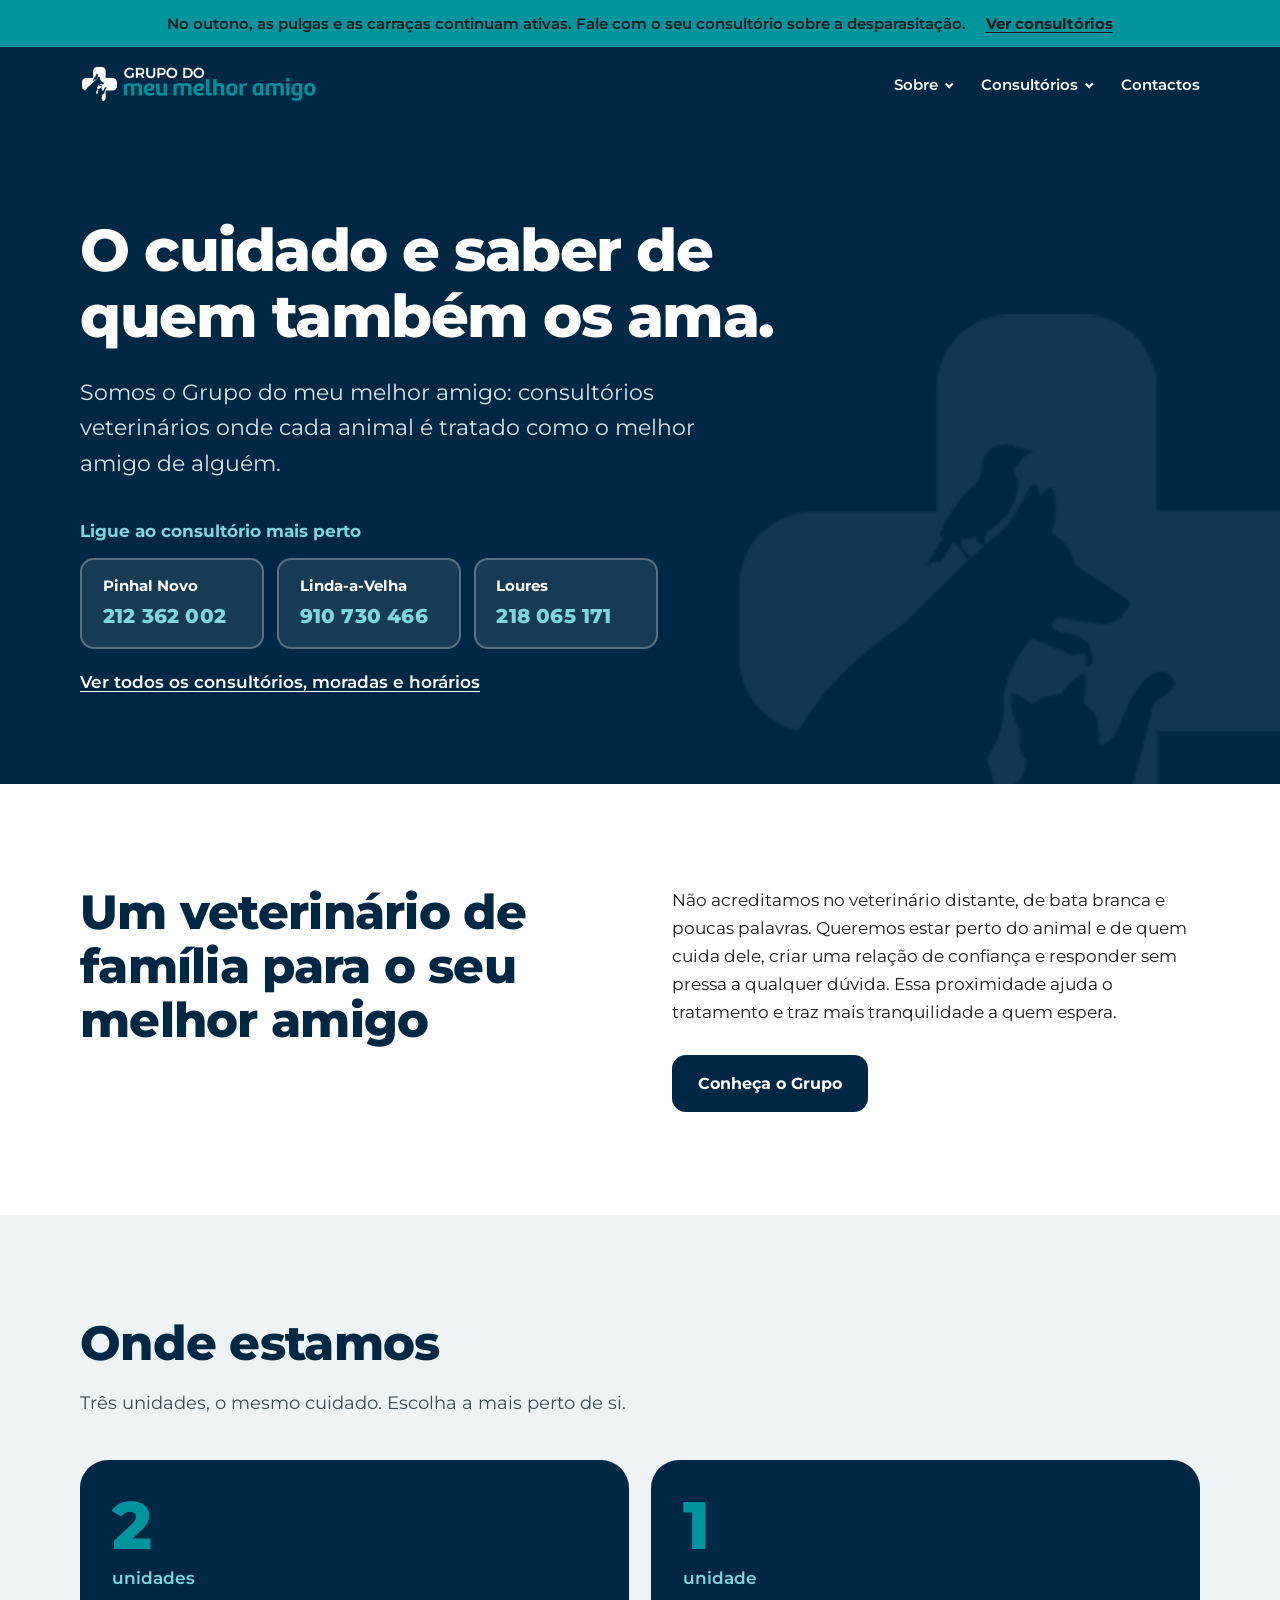
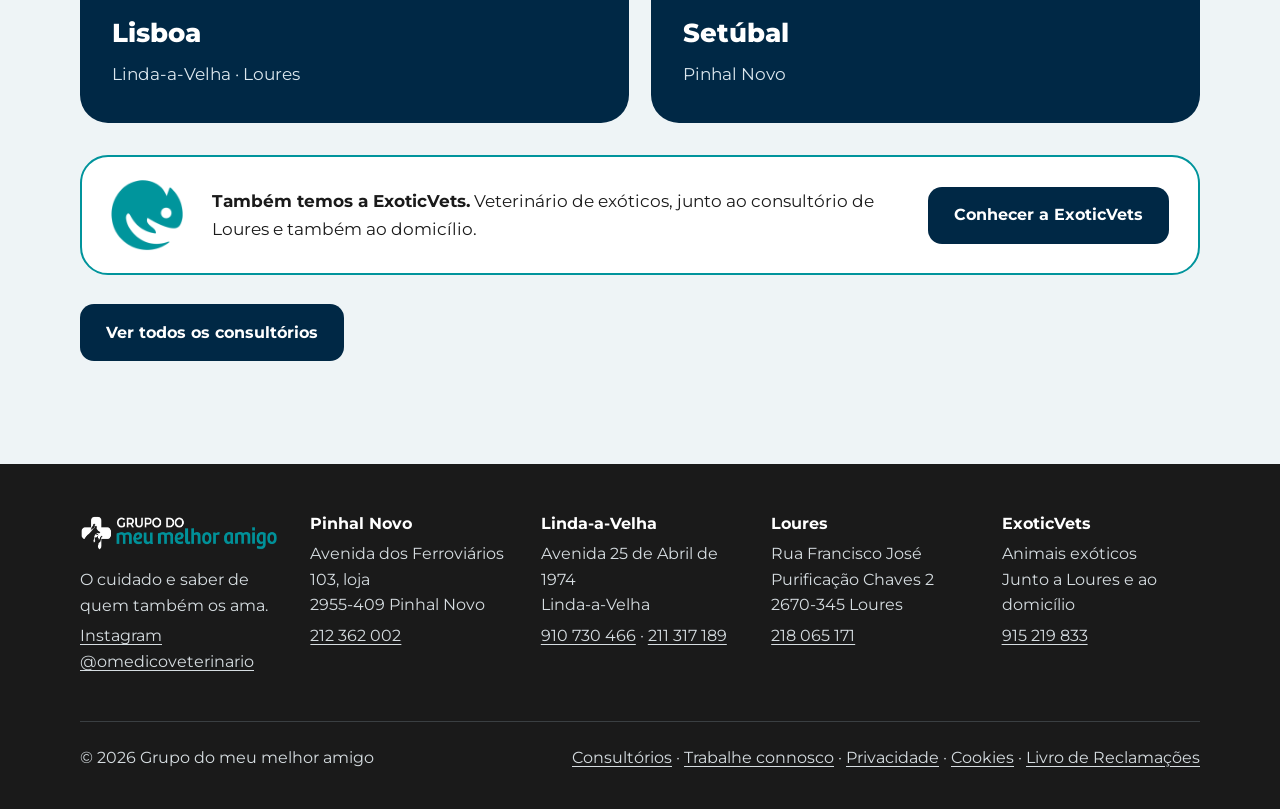
==== index.html @ 1eec1020 "Add files via upload" ====
<!DOCTYPE html>
<html lang="pt-PT">
<head>
<meta charset="utf-8">
<meta name="viewport" content="width=device-width, initial-scale=1">
<title>Grupo do meu melhor amigo | Consultórios veterinários em Pinhal Novo, Linda-a-Velha e Loures</title>
<meta name="description" content="Grupo de consultórios veterinários com unidades em Pinhal Novo, Linda-a-Velha e Loures. O cuidado e saber de quem também os ama.">
<meta name="theme-color" content="#002845">
<link rel="icon" type="image/png" sizes="32x32" href="favicon-32.png">
<link rel="icon" type="image/png" sizes="64x64" href="favicon-64.png">
<link rel="apple-touch-icon" href="apple-touch-icon.png">
<meta property="og:type" content="website">
<meta property="og:locale" content="pt_PT">
<meta property="og:title" content="Grupo do meu melhor amigo">
<meta property="og:description" content="Consultórios veterinários em Pinhal Novo, Linda-a-Velha e Loures. O cuidado e saber de quem também os ama.">
<meta property="og:image" content="https://domeumelhoramigo.com/og.png">
<link rel="preload" href="montserrat-latin-wght-normal.woff2" as="font" type="font/woff2" crossorigin>
<link rel="stylesheet" href="style.css">
<script type="application/ld+json">
{
  "@context": "https://schema.org",
  "@graph": [
    {
      "@type": "Organization",
      "@id": "https://domeumelhoramigo.com/#grupo",
      "name": "Grupo do meu melhor amigo",
      "url": "https://domeumelhoramigo.com/",
      "logo": "https://domeumelhoramigo.com/logo-claro.png",
      "sameAs": ["https://www.instagram.com/omedicoveterinario/"]
    },
    {
      "@type": "VeterinaryCare",
      "name": "O Médico Veterinário do Meu Melhor Amigo - Pinhal Novo",
      "parentOrganization": { "@id": "https://domeumelhoramigo.com/#grupo" },
      "url": "https://domeumelhoramigo.com/pinhal-novo.html",
      "telephone": "+351212362002",
      "address": {
        "@type": "PostalAddress",
        "streetAddress": "Avenida dos Ferroviários 103, loja",
        "postalCode": "2955-409",
        "addressLocality": "Pinhal Novo",
        "addressCountry": "PT"
      },
      "sameAs": ["https://www.facebook.com/omedicoveterinariodomeumelhoramigopinhalnovo/"]
    },
    {
      "@type": "VeterinaryCare",
      "name": "Centro Veterinário Linda-a-Velha",
      "parentOrganization": { "@id": "https://domeumelhoramigo.com/#grupo" },
      "url": "https://centroveterinariolindaavelha.pt",
      "telephone": "+351910730466",
      "address": {
        "@type": "PostalAddress",
        "streetAddress": "Avenida 25 de Abril de 1974",
        "addressLocality": "Linda-a-Velha",
        "addressCountry": "PT"
      }
    },
    {
      "@type": "VeterinaryCare",
      "name": "Consultório Veterinário de Loures",
      "parentOrganization": { "@id": "https://domeumelhoramigo.com/#grupo" },
      "telephone": "+351218065171",
      "address": {
        "@type": "PostalAddress",
        "streetAddress": "Rua Francisco José Purificação Chaves 2",
        "postalCode": "2670-345",
        "addressLocality": "Loures",
        "addressCountry": "PT"
      }
    }
  ]
}
</script>
</head>
<body>
<a class="skip" href="#conteudo">Saltar para o conteúdo</a>
<!-- FAIXA DE CAMPANHA: texto de exemplo. Para mudar, editar a frase; para tirar, apagar este bloco todo. -->
<div class="campaign" role="region" aria-label="Aviso">
  <div class="wrap">
    <p>No outono, as pulgas e as carraças continuam ativas. Fale com o seu consultório sobre a desparasitação.</p>
    <a href="consultorios.html">Ver consultórios</a>
  </div>
</div>

<header class="site-header on-navy">
  <div class="wrap">
    <a class="brand" href="index.html" aria-label="Grupo do meu melhor amigo, página inicial">
      <img src="logo-escuro.png" alt="Grupo do meu melhor amigo" width="236" height="38">
    </a>
    <button class="menu-toggle" type="button" aria-expanded="false" aria-controls="menu">Menu</button>
    <nav class="nav" id="menu" aria-label="Principal">
      <ul class="menu">
        <li class="has-sub">
          <a href="sobre.html">Sobre</a>
          <ul class="submenu">
            <li><a href="sobre.html#quem-somos">Quem somos</a></li>
            <li><a href="sobre.html#missao">Missão e valores</a></li>
            <li><a href="sobre.html#trabalhe-connosco">Trabalhe connosco</a></li>
          </ul>
        </li>
        <li class="has-sub">
          <a href="consultorios.html">Consultórios</a>
          <ul class="submenu">
            <li><a href="consultorios.html">Todos os consultórios</a></li>
            <li><a href="pinhal-novo.html">Pinhal Novo</a></li><li><a href="https://centroveterinariolindaavelha.pt" target="_blank" rel="noopener"><span class="nb">Linda-a-Velha</span></a></li><li><a href="loures.html">Loures</a></li><li><a href="exoticvets.html">ExoticVets (exóticos)</a></li>
          </ul>
        </li>
        <li><a href="#contactos">Contactos</a></li>
      </ul>
    </nav>
  </div>
</header>

<main id="conteudo">

  <section class="hero on-navy">
    <div class="wrap hero-inner">
      <h1>O cuidado e saber de quem também os ama.</h1>
      <p class="lead">Somos o Grupo do meu melhor amigo: consultórios veterinários onde cada animal é tratado como o melhor amigo de alguém.</p>
      <p class="quick-label">Ligue ao consultório mais perto</p>
      <div class="quick-row">
        <a class="quick" href="tel:+351212362002">
          <span class="quick-n">Pinhal Novo</span>
          <span class="quick-t">212 362 002</span>
        </a>
        <a class="quick" href="tel:+351910730466">
          <span class="quick-n"><span class="nb">Linda-a-Velha</span></span>
          <span class="quick-t">910 730 466</span>
        </a>
        <a class="quick" href="tel:+351218065171">
          <span class="quick-n">Loures</span>
          <span class="quick-t">218 065 171</span>
        </a>
      </div>
      <p class="quick-more"><a href="consultorios.html">Ver todos os consultórios, moradas e horários</a></p>
    </div>
  </section>

  <section class="section on-light" id="quem-somos">
    <div class="wrap intro">
      <h2>Um veterinário de família para o seu melhor amigo</h2>
      <div>
        <p>Não acreditamos no veterinário distante, de bata branca e poucas palavras. Queremos estar perto do animal e de quem cuida dele, criar uma relação de confiança e responder sem pressa a qualquer dúvida. Essa proximidade ajuda o tratamento e traz mais tranquilidade a quem espera.</p>
        <div class="btn-row"><a class="btn btn-navy" href="sobre.html">Conheça o Grupo</a></div>
      </div>
    </div>
  </section>

  <section class="section tint on-light" id="consultorios">
    <div class="wrap">
      <h2>Onde estamos</h2>
      <p class="clinics-intro">Três unidades, o mesmo cuidado. Escolha a mais perto de si.</p>
      <div class="tiles">
        <a class="tile" href="consultorios.html?regiao=lisboa">
          <span class="tile-n">2</span>
          <span class="tile-l">unidades</span>
          <span class="tile-r">Lisboa</span>
          <span class="tile-u"><span class="nb">Linda-a-Velha</span> · Loures</span>
        </a>
        <a class="tile" href="consultorios.html?regiao=setubal">
          <span class="tile-n">1</span>
          <span class="tile-l">unidade</span>
          <span class="tile-r">Setúbal</span>
          <span class="tile-u">Pinhal Novo</span>
        </a>
      </div>
      <div class="special">
        <img src="exoticvets-logo.png" alt="Logótipo da ExoticVets" width="72" height="71">
        <p><strong>Também temos a ExoticVets.</strong> Veterinário de exóticos, junto ao consultório de Loures e também ao domicílio.</p>
        <a class="btn btn-navy" href="exoticvets.html">Conhecer a ExoticVets</a>
      </div>
      <div class="btn-row"><a class="btn btn-navy" href="consultorios.html">Ver todos os consultórios</a></div>
    </div>
  </section>

</main>

<footer class="site-footer on-navy" id="contactos">
  <div class="wrap">
    <div class="foot">
      <div>
        <img src="logo-escuro.png" alt="Grupo do meu melhor amigo" width="236" height="38">
        <p>O cuidado e saber de quem também os ama.</p>
        <p><a href="https://www.instagram.com/omedicoveterinario/" target="_blank" rel="noopener">Instagram @omedicoveterinario</a></p>
      </div>
      <div>
        <h3>Pinhal Novo</h3>
        <p>Avenida dos Ferroviários 103, loja<br>2955-409 Pinhal Novo</p>
        <p><a href="tel:+351212362002">212 362 002</a></p>
      </div>
      <div>
        <h3><span class="nb">Linda-a-Velha</span></h3>
        <p>Avenida 25 de Abril de 1974<br>Linda-a-Velha</p>
        <p><a href="tel:+351910730466">910 730 466</a> · <a href="tel:+351211317189">211 317 189</a></p>
      </div>
      <div>
        <h3>Loures</h3>
        <p>Rua Francisco José Purificação Chaves&nbsp;2<br>2670-345 Loures</p>
        <p><a href="tel:+351218065171">218 065 171</a></p>
      </div>
      <div>
        <h3>ExoticVets</h3>
        <p>Animais exóticos<br>Junto a Loures e ao domicílio</p>
        <p><a href="tel:+351915219833">915 219 833</a></p>
      </div>
    </div>
    <div class="legal">
      <p>© <span id="ano">2026</span> Grupo do meu melhor amigo</p>
      <p><a href="consultorios.html">Consultórios</a> · <a href="sobre.html#trabalhe-connosco">Trabalhe connosco</a> · <a href="privacidade.html">Privacidade</a> · <a href="cookies.html">Cookies</a><span id="cookies-set" hidden> · <button class="link-btn on-dark" type="button" id="abrir-cookies">Definições de cookies</button></span> · <a href="https://www.livroreclamacoes.pt" target="_blank" rel="noopener">Livro de Reclamações</a></p>
    </div>
  </div>
</footer>

<script src="consentimento.js" defer></script>
<script>
  document.getElementById("ano").textContent = new Date().getFullYear();
  (function () {
    var btn = document.querySelector(".menu-toggle"), nav = document.getElementById("menu");
    if (!btn || !nav) return;
    btn.addEventListener("click", function () {
      var open = nav.classList.toggle("open");
      btn.setAttribute("aria-expanded", open ? "true" : "false");
    });
    nav.addEventListener("click", function (e) {
      if (e.target.tagName === "A" && nav.classList.contains("open")) {
        nav.classList.remove("open"); btn.setAttribute("aria-expanded", "false");
      }
    });
  })();
</script>
</body>
</html>
---- style.css ----
/* Grupo do meu melhor amigo — site institucional
   Identidade: manual de marca (Sintonia Digital). Cores e tipografia do manual. */

/* Montserrat (fonte do manual de marca), alojada no próprio site. Licença SIL OFL em Montserrat-LICENCA-OFL.txt */
@font-face {
  font-family: "Montserrat";
  font-style: normal;
  font-weight: 100 900;
  font-display: swap;
  src: url("montserrat-latin-wght-normal.woff2") format("woff2");
}

:root {
  --navy: #002845;
  --teal: #00949c;
  --teal-deep: #00767d;   /* teal escurecido só para texto pequeno sobre fundo claro (contraste) */
  --ink: #1a1a1a;
  --white: #ffffff;
  --mist: #eef4f6;
  --line: #d3dfe4;
  --radius-lg: 28px;
  --radius-md: 14px;
  --wrap: 1120px;
  --font: "Montserrat", system-ui, -apple-system, "Segoe UI", Roboto, Arial, sans-serif;
}

*, *::before, *::after { box-sizing: border-box; }
html { scroll-behavior: smooth; -webkit-text-size-adjust: 100%; }
body {
  margin: 0;
  font-family: var(--font);
  font-size: 1.0625rem;
  line-height: 1.65;
  color: var(--ink);
  background: var(--white);
}
img { max-width: 100%; height: auto; display: block; }
a { color: inherit; }
h1, h2, h3 { line-height: 1.12; margin: 0; letter-spacing: -0.015em; }
p { margin: 0 0 1em; max-width: 62ch; }

:focus-visible { outline: 3px solid var(--teal); outline-offset: 3px; border-radius: 4px; }
.on-navy :focus-visible { outline-color: var(--white); }

.wrap { width: min(var(--wrap), 100% - 2.5rem); margin-inline: auto; }

.skip {
  position: absolute; left: -999px; top: 0.5rem;
  background: var(--white); color: var(--navy); padding: 0.6rem 1rem; border-radius: var(--radius-md); z-index: 20;
}
.skip:focus { left: 0.75rem; }

/* ---------- Cabeçalho ---------- */
.site-header { background: var(--navy); color: var(--white); position: relative; z-index: 5; }
.site-header .wrap {
  display: flex; align-items: center; justify-content: space-between;
  gap: 1rem 2rem; flex-wrap: wrap; padding-block: 1.1rem;
}
.brand img { height: 38px; width: auto; }
.nav { display: flex; gap: 0.25rem 1.6rem; flex-wrap: wrap; }
.nav a {
  text-decoration: none; font-weight: 600; font-size: 0.95rem;
  padding: 0.45rem 0; border-bottom: 2px solid transparent;
}
.nav a:hover { border-bottom-color: var(--teal); }
.nav a[aria-current="page"] { border-bottom-color: var(--teal); }

/* ---------- Botões ---------- */
.btn {
  display: inline-block; text-decoration: none; font-weight: 700; font-size: 0.98rem;
  padding: 0.85rem 1.5rem; border-radius: var(--radius-md);
  border: 2px solid transparent; transition: background-color .15s, color .15s, border-color .15s;
  cursor: pointer;
}
.btn-teal { background: var(--teal); color: var(--white); }
.btn-teal:hover { background: #00a7b0; }
.btn-line { border-color: currentColor; }
.btn-line:hover { background: rgba(255,255,255,.1); }
.on-light .btn-line:hover { background: var(--mist); }
.btn-navy { background: var(--navy); color: var(--white); }
.btn-navy:hover { background: #003a63; }
.btn-row { display: flex; flex-wrap: wrap; gap: 0.8rem; margin-top: 1.8rem; }

/* ---------- Hero ---------- */
.hero { background: var(--navy); color: var(--white); position: relative; overflow: hidden; }
.hero::after {
  content: ""; position: absolute; right: -6%; bottom: -22%;
  width: min(62vw, 620px); aspect-ratio: 1;
  background: url("simbolo-branco.png") center / contain no-repeat;
  opacity: 0.07; pointer-events: none;
}
.hero-inner { position: relative; z-index: 1; padding-block: clamp(3.2rem, 8vw, 6rem) clamp(3.2rem, 7.5vw, 5.5rem); }
.hero h1 {
  font-size: clamp(2.1rem, 5vw, 3.7rem); font-weight: 800; max-width: 20ch; letter-spacing: -0.025em;
}
.hero-page h1 { font-size: clamp(2.1rem, 5.2vw, 3.7rem); max-width: 21ch; }
.hero .lead { font-size: clamp(1.1rem, 2.2vw, 1.35rem); margin-top: 1.6rem; max-width: 46ch; color: #dbe7ee; }
.hero .btn-row { margin-top: 2.4rem; }
@media (prefers-reduced-motion: no-preference) {
  .hero-inner > * { animation: rise .7s cubic-bezier(.2,.7,.2,1) both; }
  .hero-inner > *:nth-child(2) { animation-delay: .12s; }
  .hero-inner > *:nth-child(3) { animation-delay: .24s; }
  @keyframes rise { from { opacity: 0; transform: translateY(18px); } to { opacity: 1; transform: none; } }
}

/* ---------- Secções ---------- */
.section { padding-block: clamp(3.5rem, 8vw, 6.5rem); }
.section h2 { font-size: clamp(1.9rem, 4.2vw, 3rem); font-weight: 800; max-width: 20ch; color: var(--navy); }
.tint { background: var(--mist); }

.about { display: grid; gap: 3rem 5rem; grid-template-columns: 1fr; align-items: start; }
.about .text { margin-top: 1.6rem; }
@media (min-width: 900px) { .about { grid-template-columns: 1.15fr 0.85fr; } }

.pillars { list-style: none; margin: 0; padding: 0; border-top: 2px solid var(--navy); }
.pillars li { padding: 1.5rem 0; border-bottom: 1px solid var(--line); }
.pillars h3 { font-size: 1.25rem; font-weight: 700; color: var(--navy); margin-bottom: 0.35rem; }
.pillars p { margin: 0; color: #3a4a54; }

/* ---------- Clínicas ---------- */
.clinics-intro { margin-top: 1.1rem; font-size: 1.15rem; color: #3a4a54; }
.clinics { display: grid; gap: 1.6rem; margin-top: 3rem; }
.clinic {
  border-radius: var(--radius-lg); padding: clamp(1.8rem, 4vw, 3rem);
  display: grid; gap: 2rem 3rem; grid-template-columns: 1fr;
}
@media (min-width: 900px) { .clinic { grid-template-columns: 1fr 1fr; align-items: center; } }
.clinic h3 { font-size: clamp(1.5rem, 3vw, 2.15rem); font-weight: 800; }
.clinic .since { margin: 0.7rem 0 0; font-weight: 600; }
.clinic.primary { background: var(--navy); color: var(--white); }
.clinic.primary .since { color: #7fd6db; }
.clinic.secondary { background: var(--white); border: 2px solid var(--navy); color: var(--ink); }
.clinic.secondary .since { color: var(--teal-deep); }

.facts { margin: 0; display: grid; gap: 1rem; }
.facts div { display: grid; grid-template-columns: 6.2rem 1fr; gap: 0.5rem 1rem; }
.facts dt { font-weight: 700; }
.facts dd { margin: 0; }
.primary .facts dt { color: #7fd6db; }
.secondary .facts dt { color: var(--teal-deep); }
.facts a { text-underline-offset: 3px; }

.todo { background: #fff2a8; color: #5a4a00; padding: 0 0.35em; border-radius: 4px; font-weight: 600; }

/* ---------- Trabalhe connosco ---------- */
.join { display: grid; gap: 1.5rem 4rem; }
@media (min-width: 900px) { .join { grid-template-columns: 1fr 1fr; align-items: center; } }
.join p { margin: 0 0 1em; }
[hidden] { display: none !important; }

/* ---------- Página da clínica ---------- */
.back { display: inline-block; margin-bottom: 1.6rem; font-weight: 600; text-decoration: none; color: #7fd6db; }
.back:hover { text-decoration: underline; }
.rooms { list-style: none; margin: 2.4rem 0 0; padding: 0; display: grid; gap: 1.2rem 3rem; }
@media (min-width: 760px) { .rooms { grid-template-columns: 1fr 1fr; } }
.rooms li { position: relative; padding: 1.1rem 0 1.1rem 3.1rem; border-top: 1px solid var(--line); }
.rooms li::before {
  content: ""; position: absolute; left: 0; top: 1.35rem; width: 1.9rem; height: 1.9rem;
  background:
    linear-gradient(var(--teal), var(--teal)) center / 100% 34% no-repeat,
    linear-gradient(var(--teal), var(--teal)) center / 34% 100% no-repeat;
  border-radius: 5px;
}
.rooms h3 { font-size: 1.15rem; font-weight: 700; color: var(--navy); }
.rooms p { margin: 0.25rem 0 0; color: #3a4a54; }
.find { display: grid; gap: 2rem 4rem; }
@media (min-width: 900px) { .find { grid-template-columns: 1fr 1fr; align-items: start; } }
.find .facts { margin-top: 1.6rem; }
.find .facts dt { color: var(--teal-deep); }

/* ---------- Rodapé ---------- */
.site-footer { background: var(--ink); color: #d6dde1; padding-block: 3.2rem 2.4rem; }
.foot { display: grid; gap: 2.4rem 3rem; }
@media (min-width: 900px) { .foot { grid-template-columns: 1.1fr 1fr 1fr 1fr; } }
.site-footer img { height: 36px; width: auto; margin-bottom: 1rem; }
.site-footer h3 { font-size: 1rem; color: var(--white); margin-bottom: 0.5rem; letter-spacing: 0; }
.site-footer p { margin: 0 0 0.3rem; font-size: 0.98rem; }
.site-footer a { text-underline-offset: 3px; }
.legal { margin-top: 2.6rem; padding-top: 1.4rem; border-top: 1px solid #3a3f42; font-size: 0.9rem; display: flex; flex-wrap: wrap; gap: 0.6rem 2rem; justify-content: space-between; }
.legal p { margin: 0; }

@media print {
  .site-header, .hero::after, .btn-row { display: none; }
}

.nb { white-space: nowrap; }
@media (max-width: 520px) {
  .facts div { grid-template-columns: 1fr; gap: 0.15rem; }
}

.clinics-row { display: grid; gap: 1.6rem; grid-template-columns: 1fr; }
@media (min-width: 900px) {
  .clinics-row { grid-template-columns: 1fr 1fr; }
  .clinics-row .clinic { grid-template-columns: 1fr; align-items: start; }
}

/* ---------- Faixa de campanha ---------- */
.campaign { background: var(--teal); color: var(--ink); }
.campaign .wrap {
  display: flex; flex-wrap: wrap; align-items: center; justify-content: center;
  gap: 0.2rem 1.2rem; padding-block: 0.7rem; text-align: center; font-size: 0.95rem;
}
.campaign p { margin: 0; max-width: none; font-weight: 600; }
.campaign a { font-weight: 700; text-underline-offset: 3px; }
.campaign a:hover { text-decoration-thickness: 2px; }

/* ---------- Menu com abas (submenus) ---------- */
.nav { display: block; }
.menu-toggle {
  display: none; background: transparent; color: var(--white); border: 2px solid currentColor;
  border-radius: var(--radius-md); padding: 0.5rem 1rem; font: inherit; font-weight: 700; cursor: pointer;
}
.menu, .submenu { list-style: none; margin: 0; padding: 0; }
.menu { display: flex; align-items: center; gap: 0.25rem 1.8rem; }
.has-sub { position: relative; }
.has-sub > a::after {
  content: ""; display: inline-block; width: 0.42em; height: 0.42em; margin-left: 0.5em;
  border-right: 2px solid currentColor; border-bottom: 2px solid currentColor;
  transform: translateY(-0.18em) rotate(45deg);
}
.submenu {
  position: absolute; left: -1rem; top: 100%; min-width: 235px; padding: 0.5rem;
  background: var(--white); color: var(--navy); border-radius: var(--radius-md);
  box-shadow: 0 14px 34px rgba(0, 20, 40, 0.28);
  opacity: 0; visibility: hidden; transform: translateY(6px);
  transition: opacity .15s, transform .15s, visibility .15s; z-index: 10;
}
.has-sub:hover .submenu, .has-sub:focus-within .submenu { opacity: 1; visibility: visible; transform: none; }
.submenu a { display: block; padding: 0.6rem 0.9rem; border-radius: 10px; border-bottom: 0; font-weight: 600; }
.submenu a:hover { background: var(--mist); border-bottom: 0; }

@media (max-width: 859px) {
  .menu-toggle { display: inline-block; }
  .nav { display: none; width: 100%; }
  .nav.open { display: block; }
  .menu { flex-direction: column; align-items: flex-start; gap: 0; padding-bottom: 0.6rem; }
  .menu > li { width: 100%; border-top: 1px solid rgba(255, 255, 255, 0.18); padding: 0.55rem 0; }
  .has-sub > a::after { display: none; }
  .submenu {
    position: static; opacity: 1; visibility: visible; transform: none; box-shadow: none;
    background: transparent; color: inherit; padding: 0.2rem 0 0 1rem; min-width: 0;
  }
  .submenu a:hover { background: rgba(255, 255, 255, 0.1); }
}

/* ---------- Unidades: mosaicos por localidade, filtros e cartões ---------- */
.tiles { display: grid; gap: 1.4rem; grid-template-columns: repeat(auto-fit, minmax(250px, 1fr)); margin-top: 2.6rem; }
.tile {
  display: flex; flex-direction: column; background: var(--navy); color: var(--white);
  border-radius: var(--radius-lg); padding: 2rem 2rem 2.2rem; text-decoration: none;
  transition: transform .15s, background-color .15s;
}
.tile:hover { transform: translateY(-4px); background: #003a63; }
.tile-n { font-size: 4.2rem; font-weight: 800; line-height: 1; color: var(--teal); letter-spacing: -0.03em; }
.tile-l { font-weight: 600; color: #7fd6db; margin-top: 0.3rem; }
.tile-r { font-size: 1.6rem; font-weight: 800; margin-top: 1.2rem; }
.tile-u { margin-top: 0.4rem; color: #dbe7ee; }

.filters { display: flex; flex-wrap: wrap; gap: 0.6rem; margin-bottom: 2rem; }
.filter {
  font: inherit; font-weight: 700; cursor: pointer; padding: 0.6rem 1.2rem; border-radius: 999px;
  border: 2px solid var(--navy); background: var(--white); color: var(--navy);
}
.filter:hover { background: var(--mist); }
.filter[aria-pressed="true"] { background: var(--navy); color: var(--white); }

.units { display: grid; gap: 1.6rem; grid-template-columns: repeat(auto-fill, minmax(min(100%, 330px), 1fr)); }
.unit {
  background: var(--white); border: 2px solid var(--navy); border-radius: var(--radius-lg);
  padding: 2rem; display: flex; flex-direction: column;
}
.unit[hidden] { display: none; }
.unit-region { margin: 0 0 0.5rem; font-weight: 700; color: var(--teal-deep); }
.unit h3 { font-size: 1.5rem; font-weight: 800; color: var(--navy); }
.unit .since { margin: 0.5rem 0 0; font-weight: 600; color: var(--teal-deep); }
.unit .facts { margin-top: 1.4rem; }
.unit .facts dt { color: var(--teal-deep); }
.unit .btn-row { margin-top: auto; padding-top: 1.8rem; }

/* ---------- Sobre / página inicial ---------- */
.intro { display: grid; gap: 1.5rem 4rem; }
@media (min-width: 900px) { .intro { grid-template-columns: 1fr 1fr; align-items: start; } }
.intro p { margin-bottom: 0.4em; }
.stats { list-style: none; margin: 0; padding: 0; border-top: 2px solid var(--navy); }
.stats li { padding: 1.2rem 0; border-bottom: 1px solid var(--line); display: flex; align-items: baseline; gap: 1.1rem; }
.stat-n { font-size: 2.6rem; font-weight: 800; color: var(--navy); line-height: 1; min-width: 4.2rem; }
.stat-l { color: #3a4a54; }
.hero-page .hero-inner { padding-block: clamp(3rem, 7vw, 5rem); }
.foot { grid-template-columns: repeat(auto-fit, minmax(175px, 1fr)) !important; gap: 2rem 2rem; }
.unit .facts div { grid-template-columns: 1fr; gap: 0.1rem; }
@media (max-width: 520px) {
  .brand img { height: 32px; }
  .site-header .wrap { gap: 0.6rem 1rem; }
}

/* ---------- Entrada: ligar ao consultório ---------- */
.quick-label { margin: 2.2rem 0 0.8rem; font-weight: 700; color: #7fd6db; }
.quick-row { display: flex; flex-wrap: wrap; gap: 0.8rem; }
.quick {
  display: flex; flex-direction: column; gap: 0.1rem; min-width: 11.5rem;
  padding: 0.85rem 1.3rem; border-radius: var(--radius-md); text-decoration: none;
  background: rgba(255, 255, 255, 0.09); border: 2px solid rgba(255, 255, 255, 0.28);
  transition: background-color .15s, border-color .15s;
}
.quick:hover { background: rgba(255, 255, 255, 0.17); border-color: var(--white); }
.quick-n { font-weight: 700; font-size: 0.95rem; }
.quick-t { font-weight: 800; font-size: 1.25rem; color: #7fd6db; letter-spacing: 0.01em; }
.quick-more { margin: 1.2rem 0 0; max-width: none; }
.quick-more a { font-weight: 600; text-underline-offset: 3px; }
@media (max-width: 520px) { .quick { flex: 1 1 100%; flex-direction: row; justify-content: space-between; align-items: center; } }

/* ---------- Página do consultório: título mais pequeno, marcação e equipa ---------- */
.hero-page h1 { font-size: clamp(1.9rem, 3.8vw, 3rem); max-width: 24ch; }
.hero-page .btn-row { margin-top: 1.6rem; }
.booking { display: grid; gap: 2.4rem 4rem; }
@media (min-width: 900px) { .booking { grid-template-columns: 0.9fr 1.1fr; align-items: start; } }
.note { font-size: 0.95rem; color: #3a4a54; }
.form { display: grid; gap: 1.1rem; background: var(--white); padding: clamp(1.4rem, 3vw, 2.2rem); border-radius: var(--radius-lg); border: 2px solid var(--navy); }
.form[hidden], .pedido[hidden] { display: none; }
.field { display: grid; gap: 0.35rem; }
.field-row { display: grid; gap: 1.1rem; grid-template-columns: 1fr; }
@media (min-width: 560px) { .field-row { grid-template-columns: 1fr 1fr; } }
.field label { font-weight: 700; font-size: 0.95rem; color: var(--navy); }
.field input, .field select, .field textarea {
  font: inherit; color: var(--ink); background: var(--white);
  border: 2px solid var(--line); border-radius: 10px; padding: 0.7rem 0.85rem; width: 100%;
}
.field input:focus, .field select:focus, .field textarea:focus { border-color: var(--teal); outline: none; box-shadow: 0 0 0 3px rgba(0, 148, 156, 0.25); }
.form-error { margin: 0; padding: 0.7rem 0.9rem; border-radius: 10px; background: #fde8e8; color: #7a1414; font-weight: 600; max-width: none; }
.form .btn { justify-self: start; }
.pedido { background: var(--white); padding: clamp(1.4rem, 3vw, 2.2rem); border-radius: var(--radius-lg); border: 2px solid var(--teal); }
.pedido h3 { font-size: 1.4rem; font-weight: 800; color: var(--navy); }
.pedido pre { margin: 1rem 0 0; padding: 1rem; background: var(--mist); border-radius: 12px; white-space: pre-wrap; font: inherit; font-size: 0.98rem; line-height: 1.55; }
.pedido .note { margin-top: 1rem; }
.link-btn { background: none; border: 0; padding: 0; font: inherit; font-weight: 600; color: var(--teal-deep); text-decoration: underline; text-underline-offset: 3px; cursor: pointer; }
.team { display: flex; flex-wrap: wrap; gap: 1.6rem; margin-top: 2.2rem; }
.person { max-width: 22rem; }
.avatar { width: 5.5rem; height: 5.5rem; border-radius: 50%; background: var(--navy); color: #7fd6db; display: grid; place-items: center; font-weight: 800; font-size: 1.6rem; margin-bottom: 1rem; }
.person h3 { font-size: 1.25rem; font-weight: 800; color: var(--navy); }
.person p { margin: 0.3rem 0 0; color: #3a4a54; }

/* ---------- ExoticVets ---------- */
.special {
  display: flex; flex-wrap: wrap; align-items: center; gap: 1.2rem 1.8rem; margin-top: 2rem;
  padding: 1.4rem 1.8rem; background: var(--white); border: 2px solid var(--teal); border-radius: var(--radius-lg);
}
.special img { width: 72px; height: auto; }
.special p { margin: 0; flex: 1 1 18rem; max-width: none; }
.ev-card {
  display: flex; flex-wrap: wrap; gap: 1.6rem 2.2rem; margin-top: 2rem; align-items: flex-start;
  padding: clamp(1.6rem, 3vw, 2.4rem); border: 2px solid var(--teal); border-radius: var(--radius-lg); background: var(--white);
}
.ev-mark { width: 96px; height: auto; flex: none; }
.ev-card > div { flex: 1 1 20rem; }
.ev-card h3 { font-size: 1.6rem; font-weight: 800; color: var(--navy); }
.ev-tags { display: flex; flex-wrap: wrap; gap: 0.5rem; margin: 0.8rem 0 1rem; padding: 0; }
.ev-tags span { background: var(--teal-deep); color: var(--white); font-weight: 700; font-size: 0.85rem; padding: 0.25rem 0.8rem; border-radius: 999px; }
.ev-hero-logo { width: 84px; height: auto; margin: 0 0 1.2rem; }
.chips { list-style: none; margin: 1.8rem 0 1.4rem; padding: 0; display: flex; flex-wrap: wrap; gap: 0.7rem; }
.chips li { padding: 0.6rem 1.3rem; border-radius: 999px; background: var(--navy); color: var(--white); font-weight: 700; }
.two { display: grid; gap: 1.4rem; margin-top: 2rem; grid-template-columns: 1fr; }
@media (min-width: 800px) { .two { grid-template-columns: 1fr 1fr; } }
.mini { background: var(--white); border-radius: var(--radius-lg); padding: 1.8rem; border: 2px solid var(--navy); }
.mini h3 { font-size: 1.3rem; font-weight: 800; color: var(--navy); margin-bottom: 0.5rem; }
.mini p { margin: 0 0 0.6em; }
.mini a { font-weight: 600; text-underline-offset: 3px; }

/* ---------- ExoticVets: cores do Instagram (turquesa, carvão e creme) ---------- */
.theme-ev { --navy: #1a1a1a; --mist: #f8efdf; --line: #e6d8bd; }
.theme-ev .site-header { background: #1a1a1a; }
.theme-ev .hero::after {
  background: url("exoticvets-logo-branco.png") center / contain no-repeat;
  right: -3%; bottom: -34%; width: min(52vw, 520px); opacity: 0.06;
}
.theme-ev .hero::before {
  content: ""; position: absolute; left: -6%; bottom: -30%; width: 46vw; max-width: 520px; aspect-ratio: 1.25;
  background: rgba(0, 148, 156, 0.2); border-radius: 63% 37% 54% 46% / 55% 48% 52% 45%; transform: rotate(-14deg); pointer-events: none;
}
.theme-ev .hero-inner::before {
  content: ""; position: absolute; right: 12%; top: 6%; width: 190px; height: 140px;
  background: rgba(255, 255, 255, 0.05); border-radius: 48% 52% 41% 59% / 56% 40% 60% 44%; transform: rotate(24deg); pointer-events: none; z-index: -1;
}
.brush {
  color: var(--white); padding: 0 0.32em; margin: 0 -0.12em;
  background: url("data:image/svg+xml,%3Csvg xmlns='http://www.w3.org/2000/svg' viewBox='0 0 300 60' preserveAspectRatio='none'%3E%3Cpath fill='%2300949c' d='M4 12C40 3 120 9 200 6c50-2 88 4 96 10 4 14-4 30 0 36-56 6-136 2-206 4-40 1-70-2-84-6C-2 38 8 26 4 12Z'/%3E%3C/svg%3E") center / 100% 100% no-repeat;
  -webkit-box-decoration-break: clone; box-decoration-break: clone;
}
.theme-ev .section h2 { color: var(--navy); }
.theme-ev .chips li { background: var(--teal-deep); }
.section.teal { background: var(--teal); color: #fff; }
.section.teal h2 { color: #fff; }
.theme-ev .mini { background: var(--mist); border-color: transparent; color: var(--ink); }
.theme-ev .mini h3 { color: var(--ink); }
.theme-ev .mini a { color: var(--ink); }
.theme-ev .btn-navy { background: var(--ink); }
.theme-ev .btn-navy:hover { background: #333; }
.theme-ev .btn-teal:hover { background: #00a7b0; }

/* ---------- Páginas legais, caixa de aceitação e faixa de cookies ---------- */
.prose { max-width: 46rem; }
.prose h2 { font-size: 1.35rem; font-weight: 800; margin: 2.2rem 0 0.5rem; max-width: none; }
.prose h2:first-child { margin-top: 0; }
.prose p, .prose li { max-width: none; }
.prose a { text-underline-offset: 3px; color: var(--teal-deep); font-weight: 600; }
.check { display: flex; gap: 0.7rem; align-items: flex-start; }
.check input { width: 1.3rem; height: 1.3rem; margin-top: 0.15rem; flex: none; accent-color: var(--teal-deep); }
.check label { font-size: 0.95rem; }
.check a { color: var(--teal-deep); font-weight: 600; text-underline-offset: 3px; }
.site-footer .link-btn { color: #d6dde1; font-size: inherit; }
.cookie-banner {
  position: fixed; left: 0; right: 0; bottom: 0; z-index: 50; background: var(--white); color: var(--ink);
  border-top: 4px solid var(--teal); box-shadow: 0 -10px 30px rgba(0, 20, 40, 0.25);
}
.cookie-in { width: min(var(--wrap), 100% - 2.5rem); margin: 0 auto; padding: 1.2rem 0 1.4rem; }
.cookie-in h2 { font-size: 1.15rem; font-weight: 800; color: var(--navy); }
.cookie-in p { margin: 0.4rem 0 0.9rem; font-size: 0.95rem; max-width: 60ch; }
.cookie-in a { color: var(--teal-deep); font-weight: 600; }
.ck-btns { display: flex; flex-wrap: wrap; gap: 0.7rem; align-items: center; }
.ck-op { display: flex; gap: 0.6rem; align-items: center; margin-bottom: 1rem; font-weight: 600; }
.table-wrap { overflow-x: auto; margin: 1rem 0 1.4rem; }
.entities { border-collapse: collapse; width: 100%; min-width: 660px; font-size: 0.95rem; }
.entities th, .entities td { text-align: left; vertical-align: top; padding: 0.7rem 0.8rem; border-bottom: 1px solid var(--line); }
.entities th { background: var(--mist); color: var(--navy); font-weight: 800; }
button.btn { font-family: inherit; font-size: 0.98rem; font-weight: 700; }
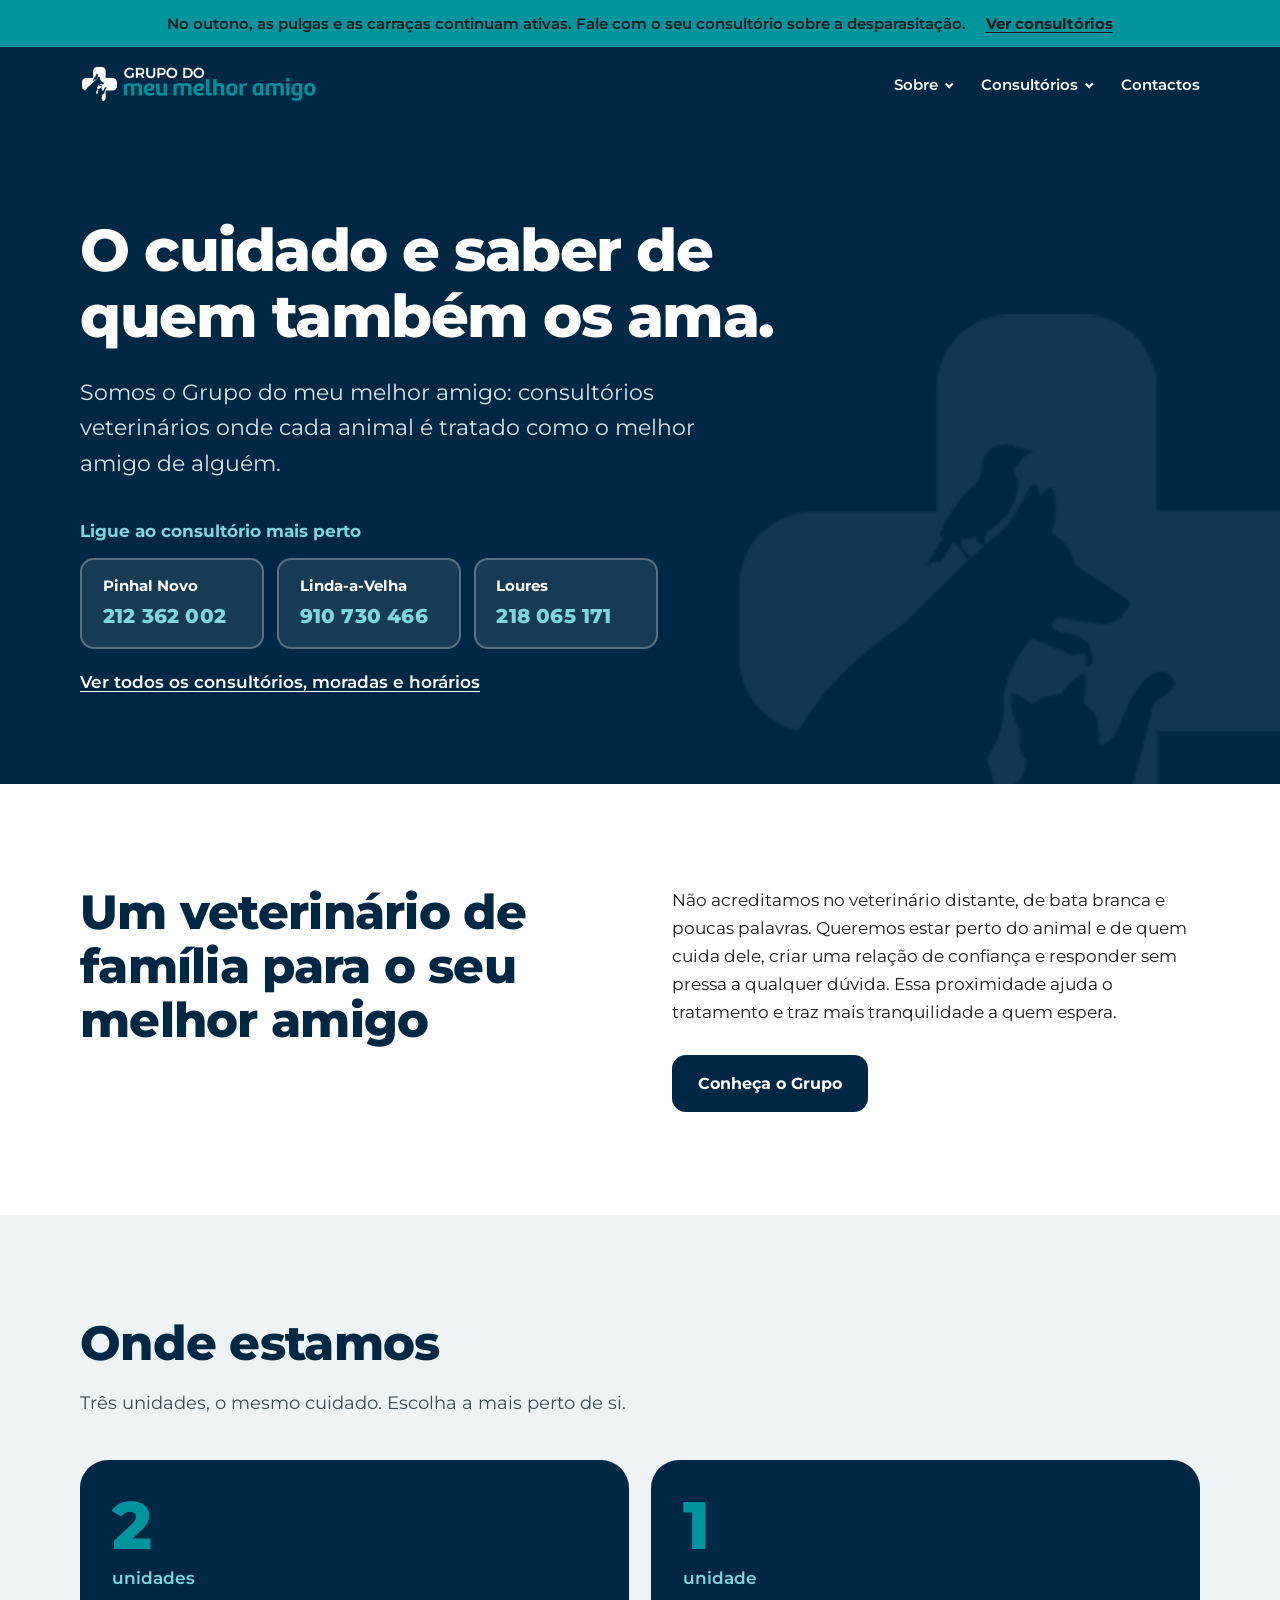
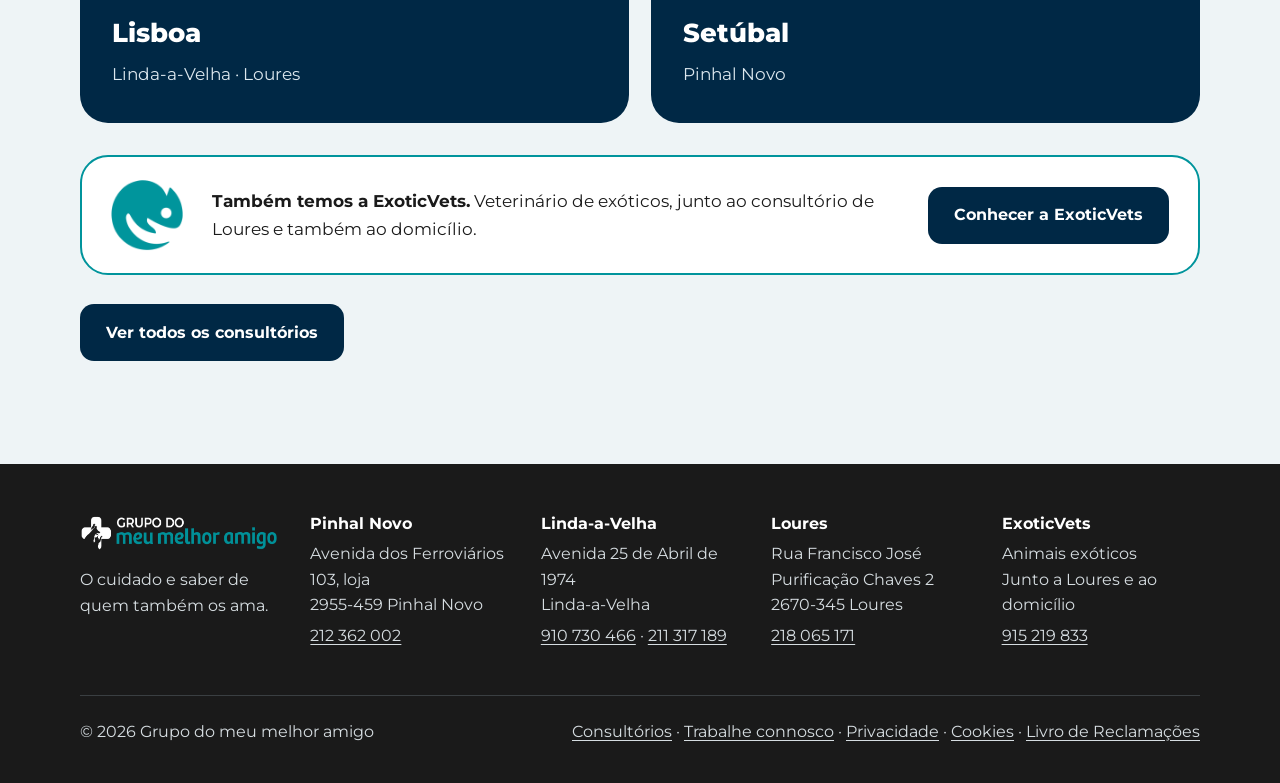
==== commit 0faad6c3: "Redes só em Pinhal Novo, WhatsApp de Pinhal Novo, Instagram da ExoticVets, código postal 2955-459" ====
--- a/index.html
+++ b/index.html
@@ -25,8 +25,7 @@
       "@id": "https://domeumelhoramigo.com/#grupo",
       "name": "Grupo do meu melhor amigo",
       "url": "https://domeumelhoramigo.com/",
-      "logo": "https://domeumelhoramigo.com/logo-claro.png",
-      "sameAs": ["https://www.instagram.com/omedicoveterinario/"]
+      "logo": "https://domeumelhoramigo.com/logo-claro.png"
     },
     {
       "@type": "VeterinaryCare",
@@ -37,11 +36,11 @@
       "address": {
         "@type": "PostalAddress",
         "streetAddress": "Avenida dos Ferroviários 103, loja",
-        "postalCode": "2955-409",
+        "postalCode": "2955-459",
         "addressLocality": "Pinhal Novo",
         "addressCountry": "PT"
       },
-      "sameAs": ["https://www.facebook.com/omedicoveterinariodomeumelhoramigopinhalnovo/"]
+      "sameAs": ["https://www.facebook.com/omedicoveterinariodomeumelhoramigopinhalnovo/", "https://www.instagram.com/omedicoveterinario/"]
     },
     {
       "@type": "VeterinaryCare",
@@ -182,11 +181,10 @@
       <div>
         <img src="logo-escuro.png" alt="Grupo do meu melhor amigo" width="236" height="38">
         <p>O cuidado e saber de quem também os ama.</p>
-        <p><a href="https://www.instagram.com/omedicoveterinario/" target="_blank" rel="noopener">Instagram @omedicoveterinario</a></p>
       </div>
       <div>
         <h3>Pinhal Novo</h3>
-        <p>Avenida dos Ferroviários 103, loja<br>2955-409 Pinhal Novo</p>
+        <p>Avenida dos Ferroviários 103, loja<br>2955-459 Pinhal Novo</p>
         <p><a href="tel:+351212362002">212 362 002</a></p>
       </div>
       <div>
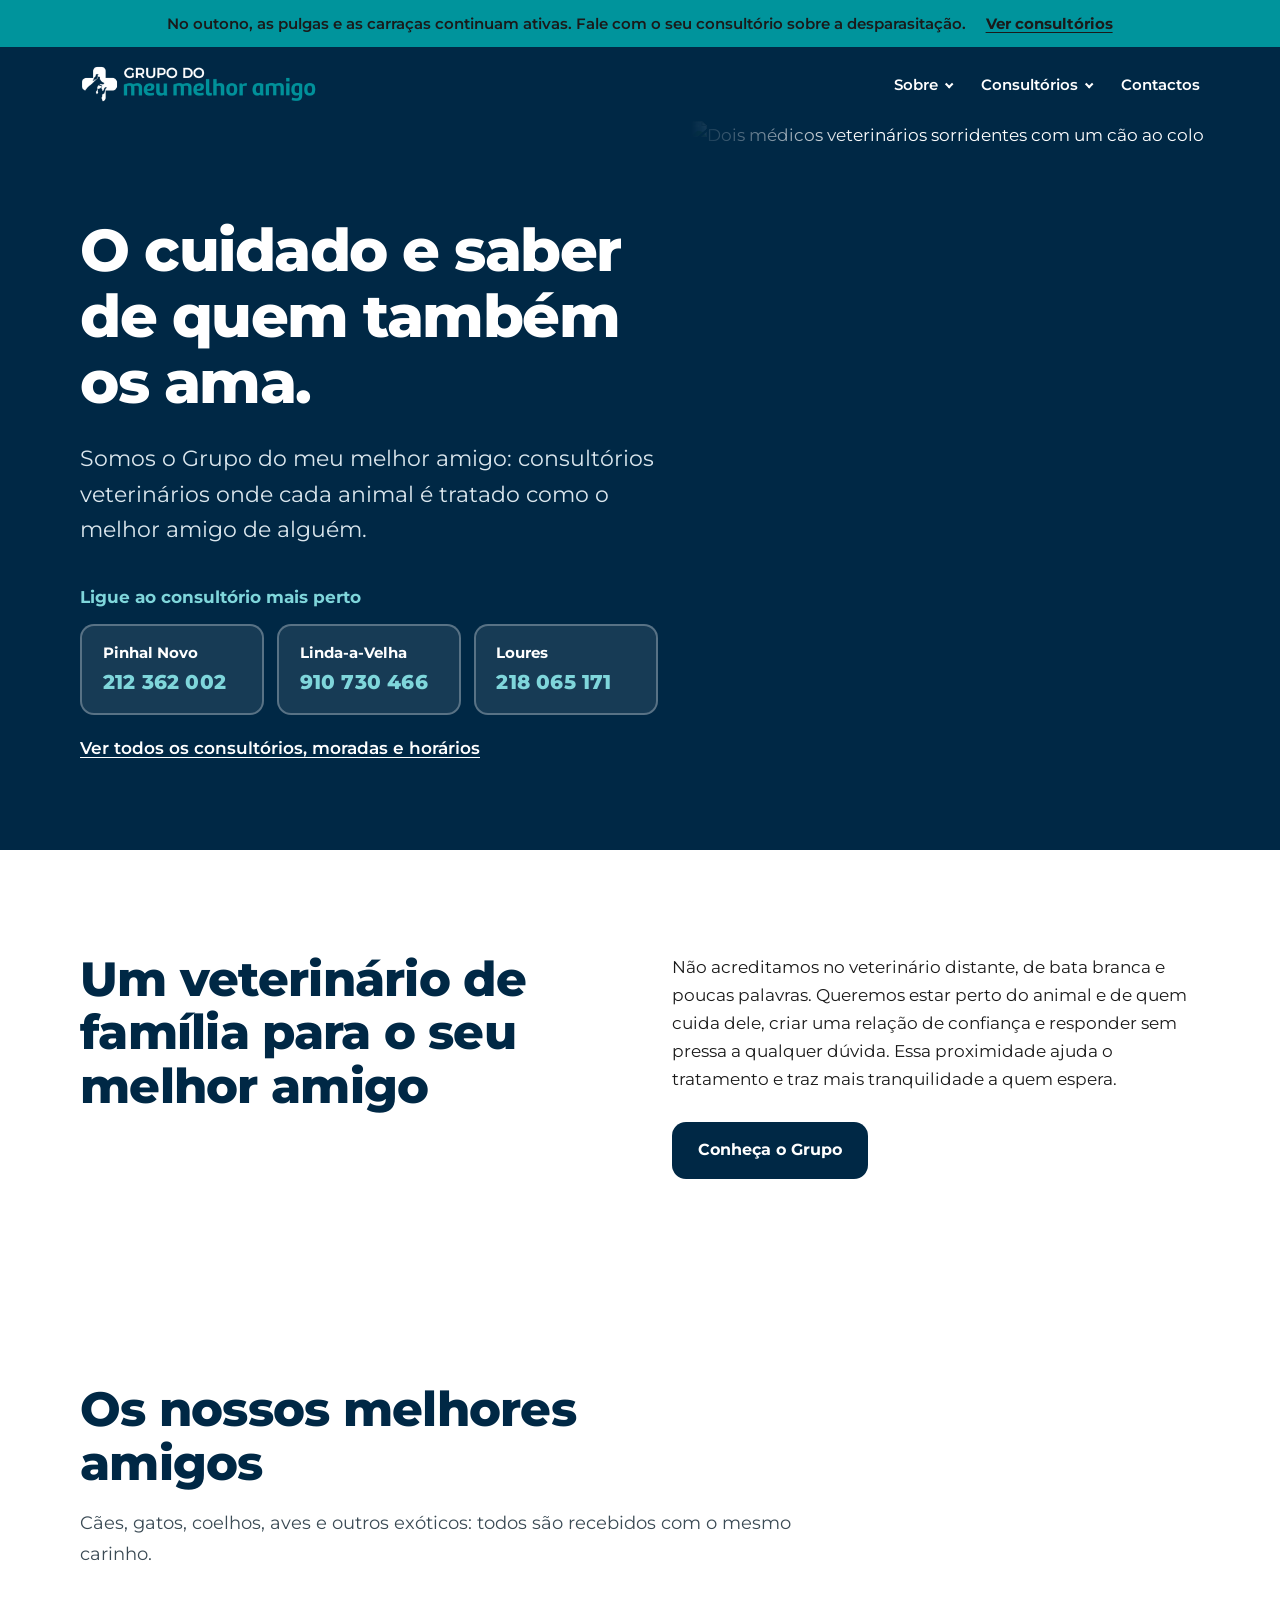
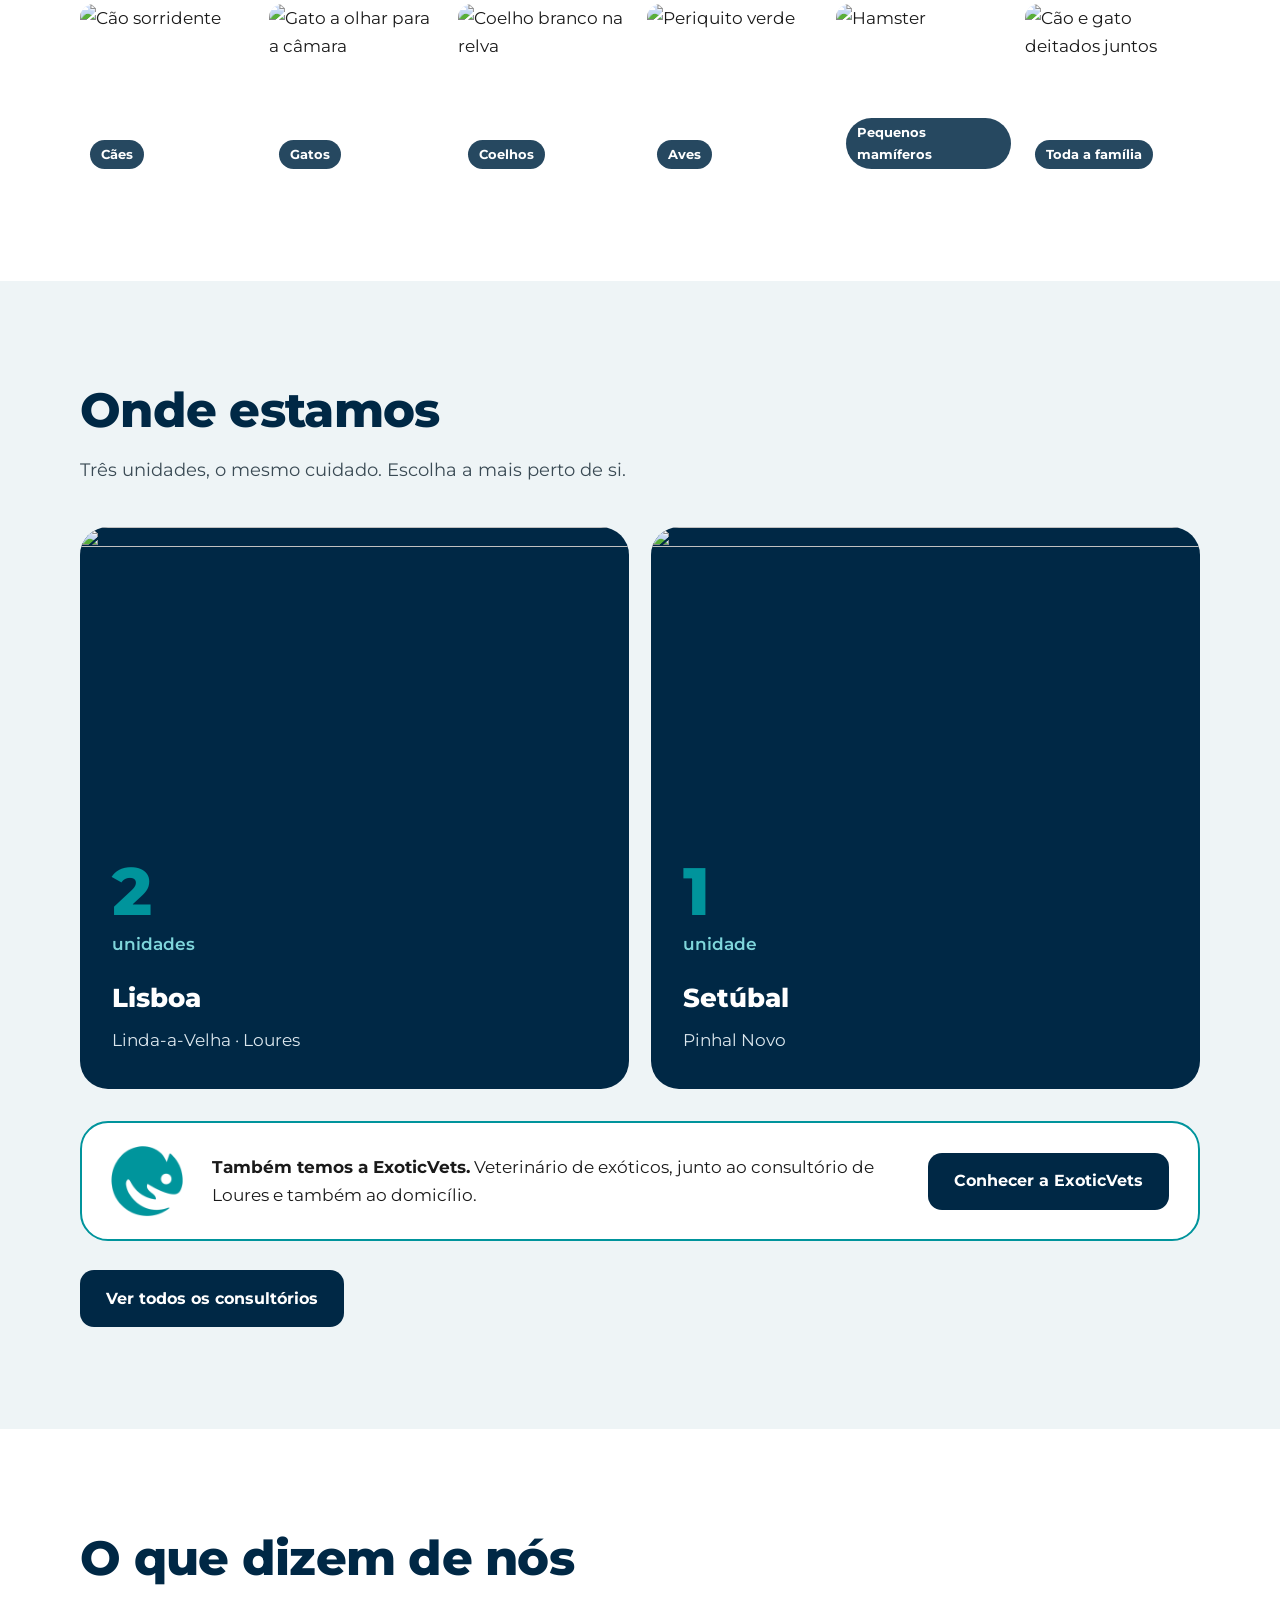
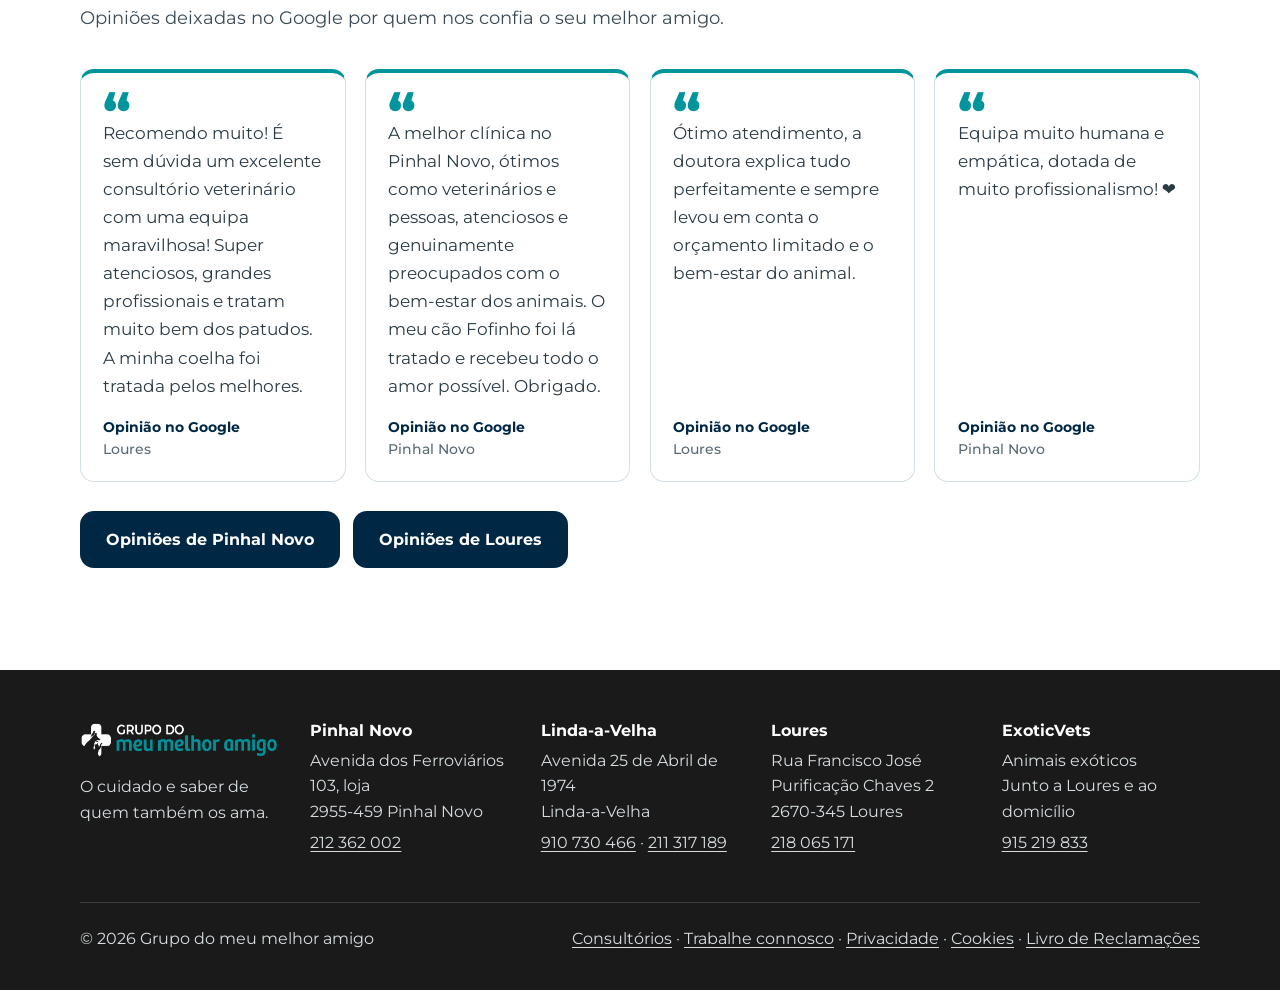
==== commit 72f05d96: "Página inicial com fotos e opiniões" ====
--- a/index.html
+++ b/index.html
@@ -113,7 +113,8 @@
 
 <main id="conteudo">
 
-  <section class="hero on-navy">
+  <section class="hero hero-home on-navy">
+    <figure class="hero-foto"><img src="https://images.unsplash.com/photo-1700665537650-1bf37979aae0?w=1200&amp;h=800&amp;fit=crop&amp;auto=format&amp;q=72" alt="Dois médicos veterinários sorridentes com um cão ao colo" width="1200" height="800"></figure>
     <div class="wrap hero-inner">
       <h1>O cuidado e saber de quem também os ama.</h1>
       <p class="lead">Somos o Grupo do meu melhor amigo: consultórios veterinários onde cada animal é tratado como o melhor amigo de alguém.</p>
@@ -146,18 +147,35 @@
     </div>
   </section>
 
+  <section class="section on-light" id="amigos">
+    <div class="wrap">
+      <h2>Os nossos melhores amigos</h2>
+      <p class="clinics-intro">Cães, gatos, coelhos, aves e outros exóticos: todos são recebidos com o mesmo carinho.</p>
+      <div class="amigos-grid">
+        <figure><img loading="lazy" src="https://images.unsplash.com/photo-1537204696486-967f1b7198c8?w=500&amp;h=500&amp;fit=crop&amp;auto=format&amp;q=72" alt="Cão sorridente" width="500" height="500"><figcaption>Cães</figcaption></figure>
+        <figure><img loading="lazy" src="https://images.unsplash.com/photo-1536589961747-e239b2abbec2?w=500&amp;h=500&amp;fit=crop&amp;auto=format&amp;q=72" alt="Gato a olhar para a câmara" width="500" height="500"><figcaption>Gatos</figcaption></figure>
+        <figure><img loading="lazy" src="https://images.unsplash.com/photo-1585110396000-c9ffd4e4b308?w=500&amp;h=500&amp;fit=crop&amp;auto=format&amp;q=72" alt="Coelho branco na relva" width="500" height="500"><figcaption>Coelhos</figcaption></figure>
+        <figure><img loading="lazy" src="https://images.unsplash.com/photo-1552728089-57bdde30beb3?w=500&amp;h=500&amp;fit=crop&amp;auto=format&amp;q=72" alt="Periquito verde" width="500" height="500"><figcaption>Aves</figcaption></figure>
+        <figure><img loading="lazy" src="https://images.unsplash.com/photo-1425082661705-1834bfd09dca?w=500&amp;h=500&amp;fit=crop&amp;auto=format&amp;q=72" alt="Hamster" width="500" height="500"><figcaption>Pequenos mamíferos</figcaption></figure>
+        <figure><img loading="lazy" src="https://images.unsplash.com/photo-1450778869180-41d0601e046e?w=500&amp;h=500&amp;fit=crop&amp;auto=format&amp;q=72" alt="Cão e gato deitados juntos" width="500" height="500"><figcaption>Toda a família</figcaption></figure>
+      </div>
+    </div>
+  </section>
+
   <section class="section tint on-light" id="consultorios">
     <div class="wrap">
       <h2>Onde estamos</h2>
       <p class="clinics-intro">Três unidades, o mesmo cuidado. Escolha a mais perto de si.</p>
       <div class="tiles">
         <a class="tile" href="consultorios.html?regiao=lisboa">
+          <img class="tile-foto" loading="lazy" src="https://images.unsplash.com/photo-1654895716780-b4664497420d?w=800&amp;h=450&amp;fit=crop&amp;auto=format&amp;q=72" alt="" width="800" height="450">
           <span class="tile-n">2</span>
           <span class="tile-l">unidades</span>
           <span class="tile-r">Lisboa</span>
           <span class="tile-u"><span class="nb">Linda-a-Velha</span> · Loures</span>
         </a>
         <a class="tile" href="consultorios.html?regiao=setubal">
+          <img class="tile-foto" loading="lazy" src="https://images.unsplash.com/photo-1563460716037-460a3ad24ba9?w=800&amp;h=450&amp;fit=crop&amp;auto=format&amp;q=72" alt="" width="800" height="450">
           <span class="tile-n">1</span>
           <span class="tile-l">unidade</span>
           <span class="tile-r">Setúbal</span>
@@ -170,6 +188,23 @@
         <a class="btn btn-navy" href="exoticvets.html">Conhecer a ExoticVets</a>
       </div>
       <div class="btn-row"><a class="btn btn-navy" href="consultorios.html">Ver todos os consultórios</a></div>
+    </div>
+  </section>
+
+  <section class="section on-light" id="opinioes">
+    <div class="wrap">
+      <h2>O que dizem de nós</h2>
+      <p class="clinics-intro">Opiniões deixadas no Google por quem nos confia o seu melhor amigo.</p>
+      <div class="reviews">
+        <blockquote class="review"><p>Recomendo muito! É sem dúvida um excelente consultório veterinário com uma equipa maravilhosa! Super atenciosos, grandes profissionais e tratam muito bem dos patudos. A minha coelha foi tratada pelos melhores.</p><footer>Opinião no Google<span>Loures</span></footer></blockquote>
+        <blockquote class="review"><p>A melhor clínica no Pinhal Novo, ótimos como veterinários e pessoas, atenciosos e genuinamente preocupados com o bem-estar dos animais. O meu cão Fofinho foi lá tratado e recebeu todo o amor possível. Obrigado.</p><footer>Opinião no Google<span>Pinhal Novo</span></footer></blockquote>
+        <blockquote class="review"><p>Ótimo atendimento, a doutora explica tudo perfeitamente e sempre levou em conta o orçamento limitado e o bem-estar do animal.</p><footer>Opinião no Google<span>Loures</span></footer></blockquote>
+        <blockquote class="review"><p>Equipa muito humana e empática, dotada de muito profissionalismo! ❤️</p><footer>Opinião no Google<span>Pinhal Novo</span></footer></blockquote>
+      </div>
+      <div class="btn-row">
+        <a class="btn btn-navy" href="https://www.google.com/maps/place/?q=place_id:ChIJr20a4MlAGQ0RrtwnPd0maCk" target="_blank" rel="noopener">Opiniões de Pinhal Novo</a>
+        <a class="btn btn-navy" href="https://www.google.com/maps/place/?q=place_id:ChIJlT9VmT8tGQ0R2wq_xiF_0uk" target="_blank" rel="noopener">Opiniões de Loures</a>
+      </div>
     </div>
   </section>
 
--- a/style.css
+++ b/style.css
@@ -422,3 +422,32 @@
 .entities th, .entities td { text-align: left; vertical-align: top; padding: 0.7rem 0.8rem; border-bottom: 1px solid var(--line); }
 .entities th { background: var(--mist); color: var(--navy); font-weight: 800; }
 button.btn { font-family: inherit; font-size: 0.98rem; font-weight: 700; }
+
+/* ---------- Página inicial: fotos ---------- */
+.hero-home::after { display: none; }
+.hero-foto { margin: 0; }
+.hero-foto img { width: 100%; height: 100%; object-fit: cover; display: block; }
+@media (min-width: 900px) {
+  .hero-foto { position: absolute; inset: 0 0 0 auto; width: 46%; -webkit-mask-image: linear-gradient(90deg, transparent 0, #000 28%); mask-image: linear-gradient(90deg, transparent 0, #000 28%); }
+  .hero-home .hero-inner > * { max-width: 54%; }
+}
+@media (max-width: 899px) {
+  .hero-foto { height: 240px; -webkit-mask-image: linear-gradient(180deg, #000 60%, transparent); mask-image: linear-gradient(180deg, #000 60%, transparent); }
+  .hero-home .hero-inner { padding-top: 1.2rem; }
+}
+.tile { overflow: hidden; }
+.tile-foto { display: block; width: calc(100% + 4rem); max-width: none; margin: -2rem -2rem 1.4rem; aspect-ratio: 16 / 9; object-fit: cover; }
+.amigos-grid { display: grid; gap: 0.9rem; grid-template-columns: repeat(2, 1fr); margin-top: 2.2rem; }
+@media (min-width: 640px) { .amigos-grid { grid-template-columns: repeat(3, 1fr); } }
+@media (min-width: 1000px) { .amigos-grid { grid-template-columns: repeat(6, 1fr); } }
+.amigos-grid figure { margin: 0; border-radius: var(--radius-md); overflow: hidden; position: relative; aspect-ratio: 1; }
+.amigos-grid img { width: 100%; height: 100%; object-fit: cover; display: block; transition: transform .4s; }
+.amigos-grid figure:hover img { transform: scale(1.06); }
+.amigos-grid figcaption { position: absolute; left: 0.6rem; bottom: 0.6rem; background: rgba(0,40,69,.85); color: #fff; font-size: 0.82rem; font-weight: 700; padding: 0.25rem 0.7rem; border-radius: 999px; }
+.reviews { display: grid; gap: 1.2rem; grid-template-columns: repeat(auto-fit, minmax(240px, 1fr)); margin-top: 2.2rem; }
+.review { margin: 0; background: var(--white); border: 1px solid var(--line); border-top: 4px solid var(--teal); border-radius: var(--radius-md); padding: 1.5rem 1.4rem 1.3rem; display: flex; flex-direction: column; }
+.review::before { content: "\201C"; font-size: 3.2rem; line-height: 0.6; color: var(--teal); font-weight: 800; height: 1.4rem; }
+.review p { margin: 0 0 1rem; color: #2a3a44; flex: 1; }
+.review footer { font-size: 0.85rem; font-weight: 700; color: var(--navy); }
+.review footer span { display: block; font-weight: 500; color: #5a6a74; }
+
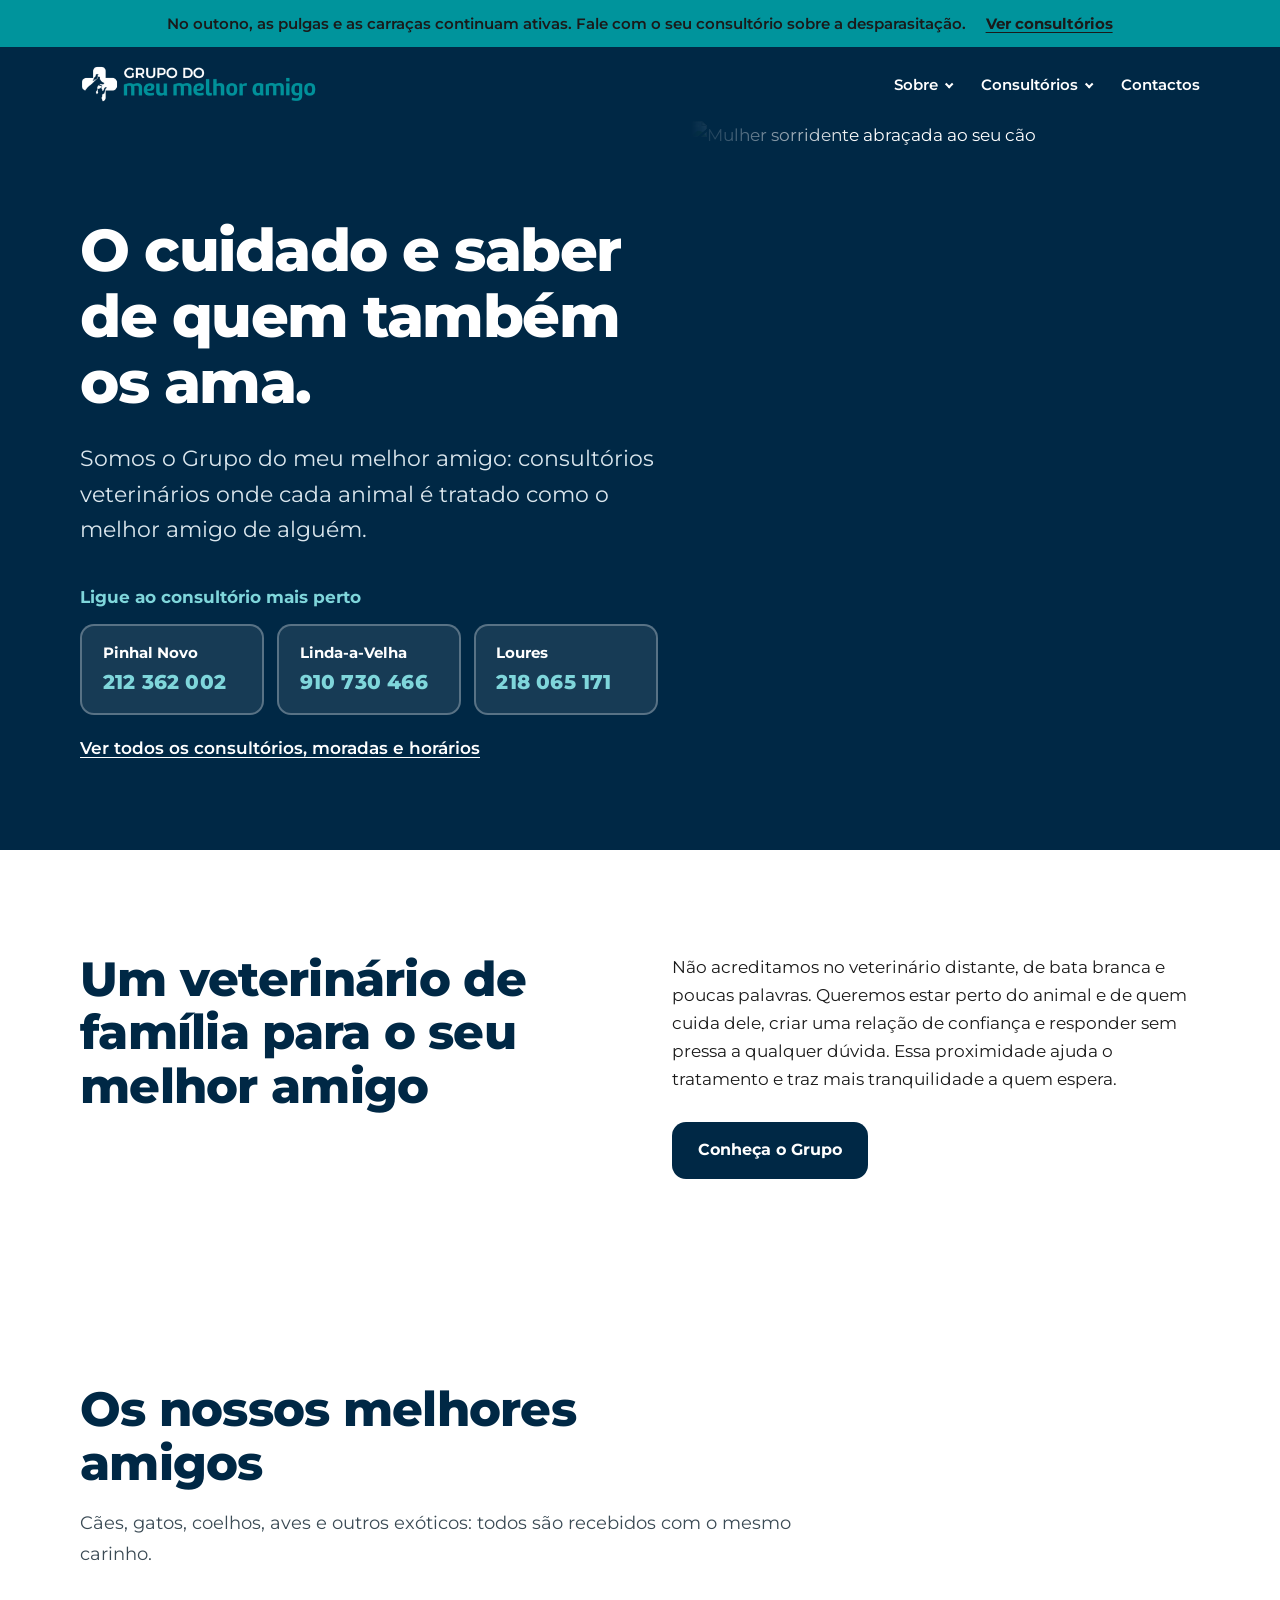
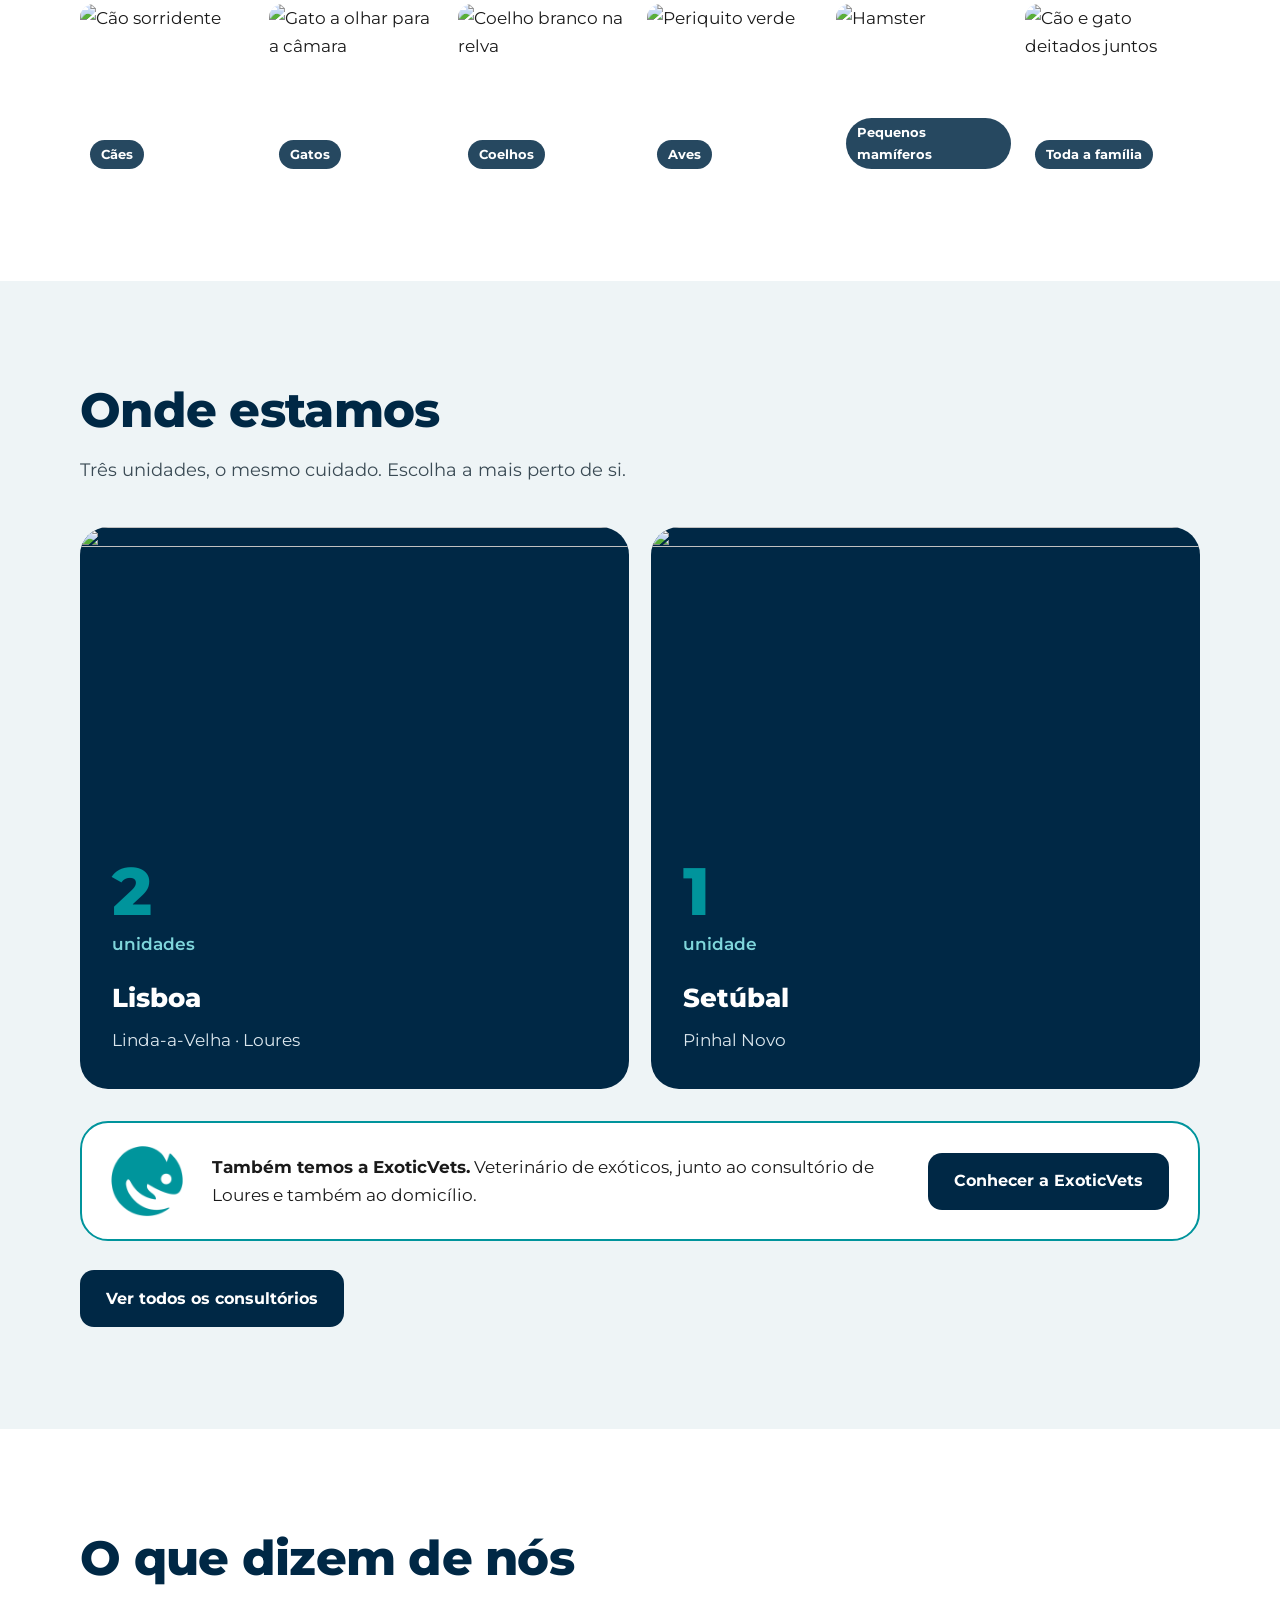
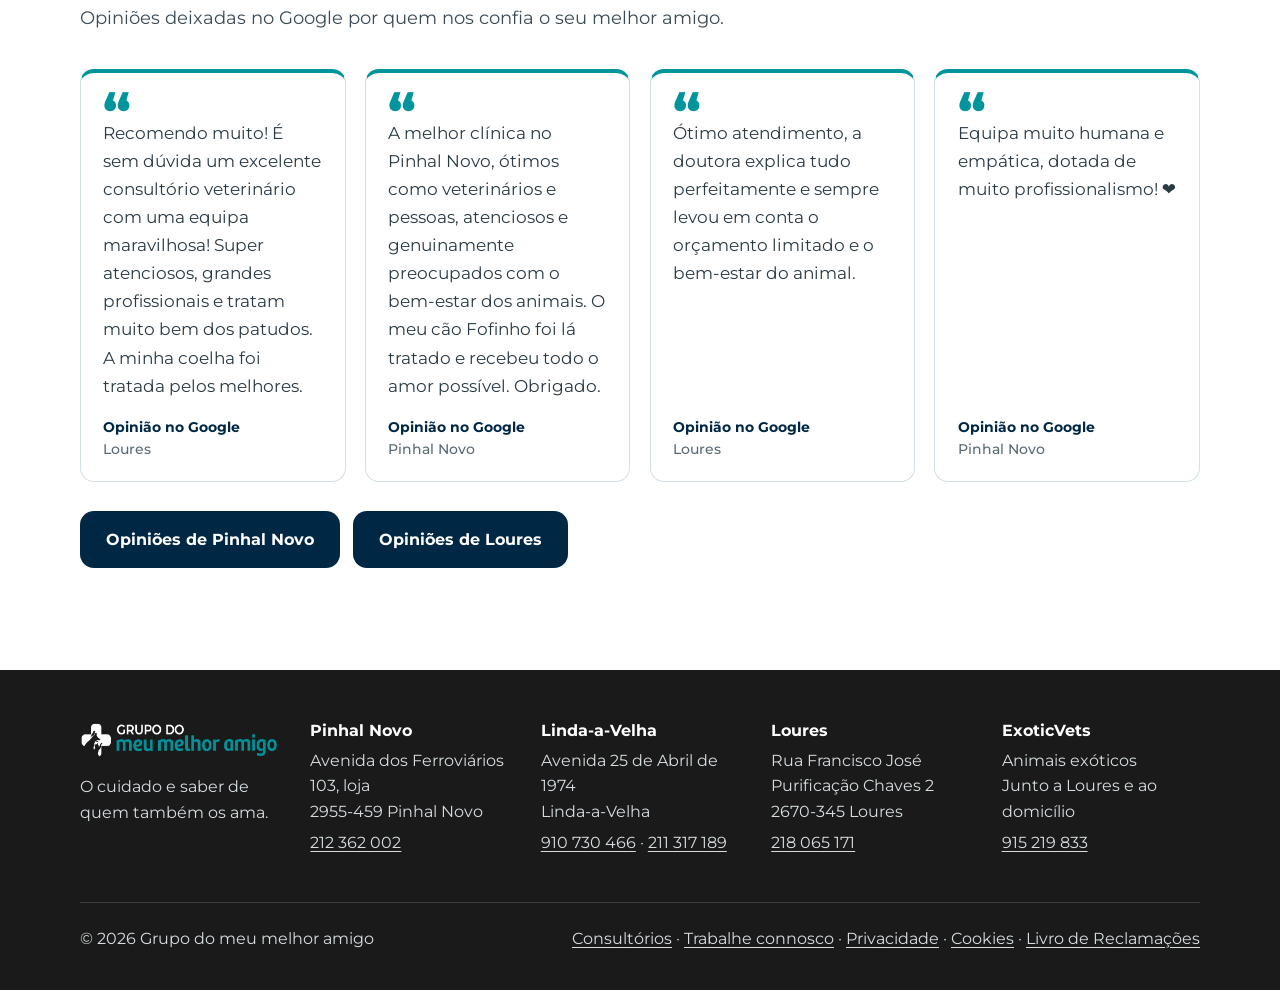
==== commit 0e250014: "Nova foto no topo" ====
--- a/index.html
+++ b/index.html
@@ -114,7 +114,7 @@
 <main id="conteudo">
 
   <section class="hero hero-home on-navy">
-    <figure class="hero-foto"><img src="https://images.unsplash.com/photo-1700665537650-1bf37979aae0?w=1200&amp;h=800&amp;fit=crop&amp;auto=format&amp;q=72" alt="Dois médicos veterinários sorridentes com um cão ao colo" width="1200" height="800"></figure>
+    <figure class="hero-foto"><img src="https://images.unsplash.com/photo-1579119134757-5c38803f34fc?w=1200&amp;h=800&amp;fit=crop&amp;auto=format&amp;q=72" alt="Mulher sorridente abraçada ao seu cão" width="1200" height="800"></figure>
     <div class="wrap hero-inner">
       <h1>O cuidado e saber de quem também os ama.</h1>
       <p class="lead">Somos o Grupo do meu melhor amigo: consultórios veterinários onde cada animal é tratado como o melhor amigo de alguém.</p>
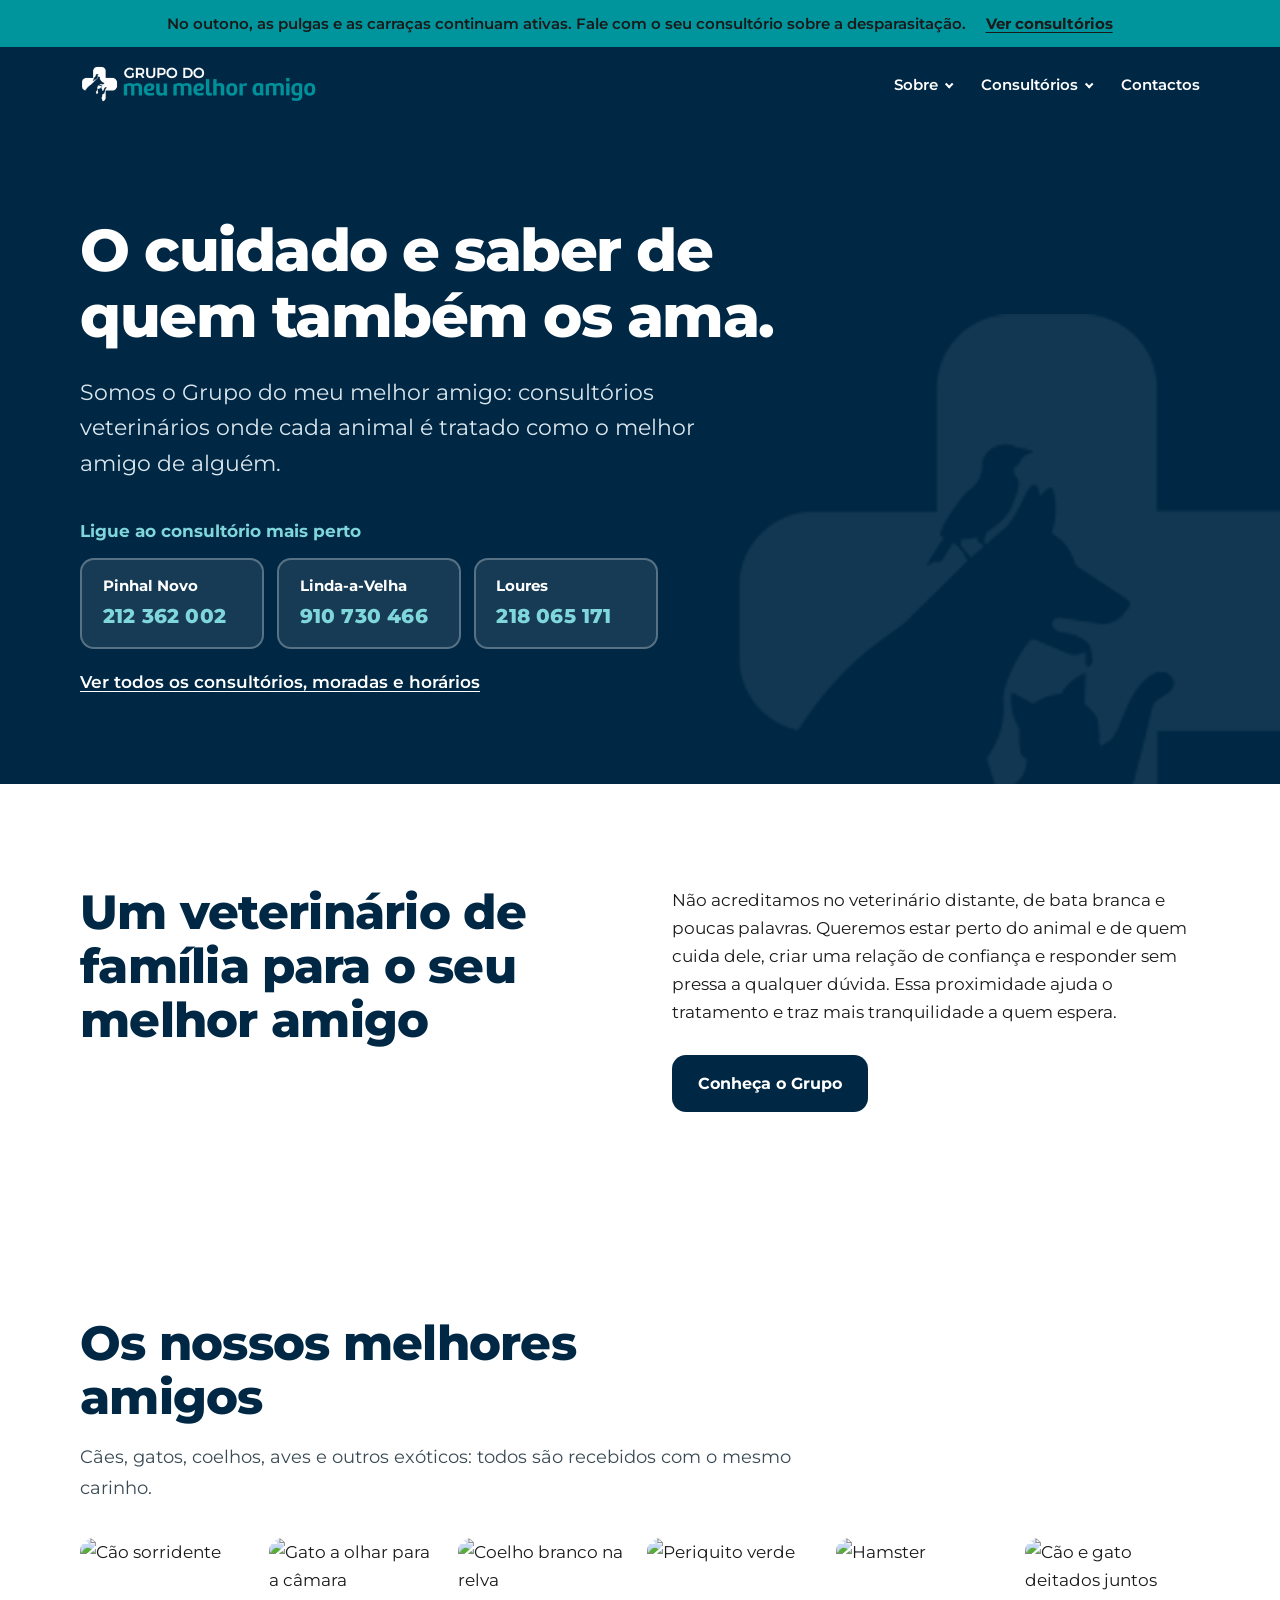
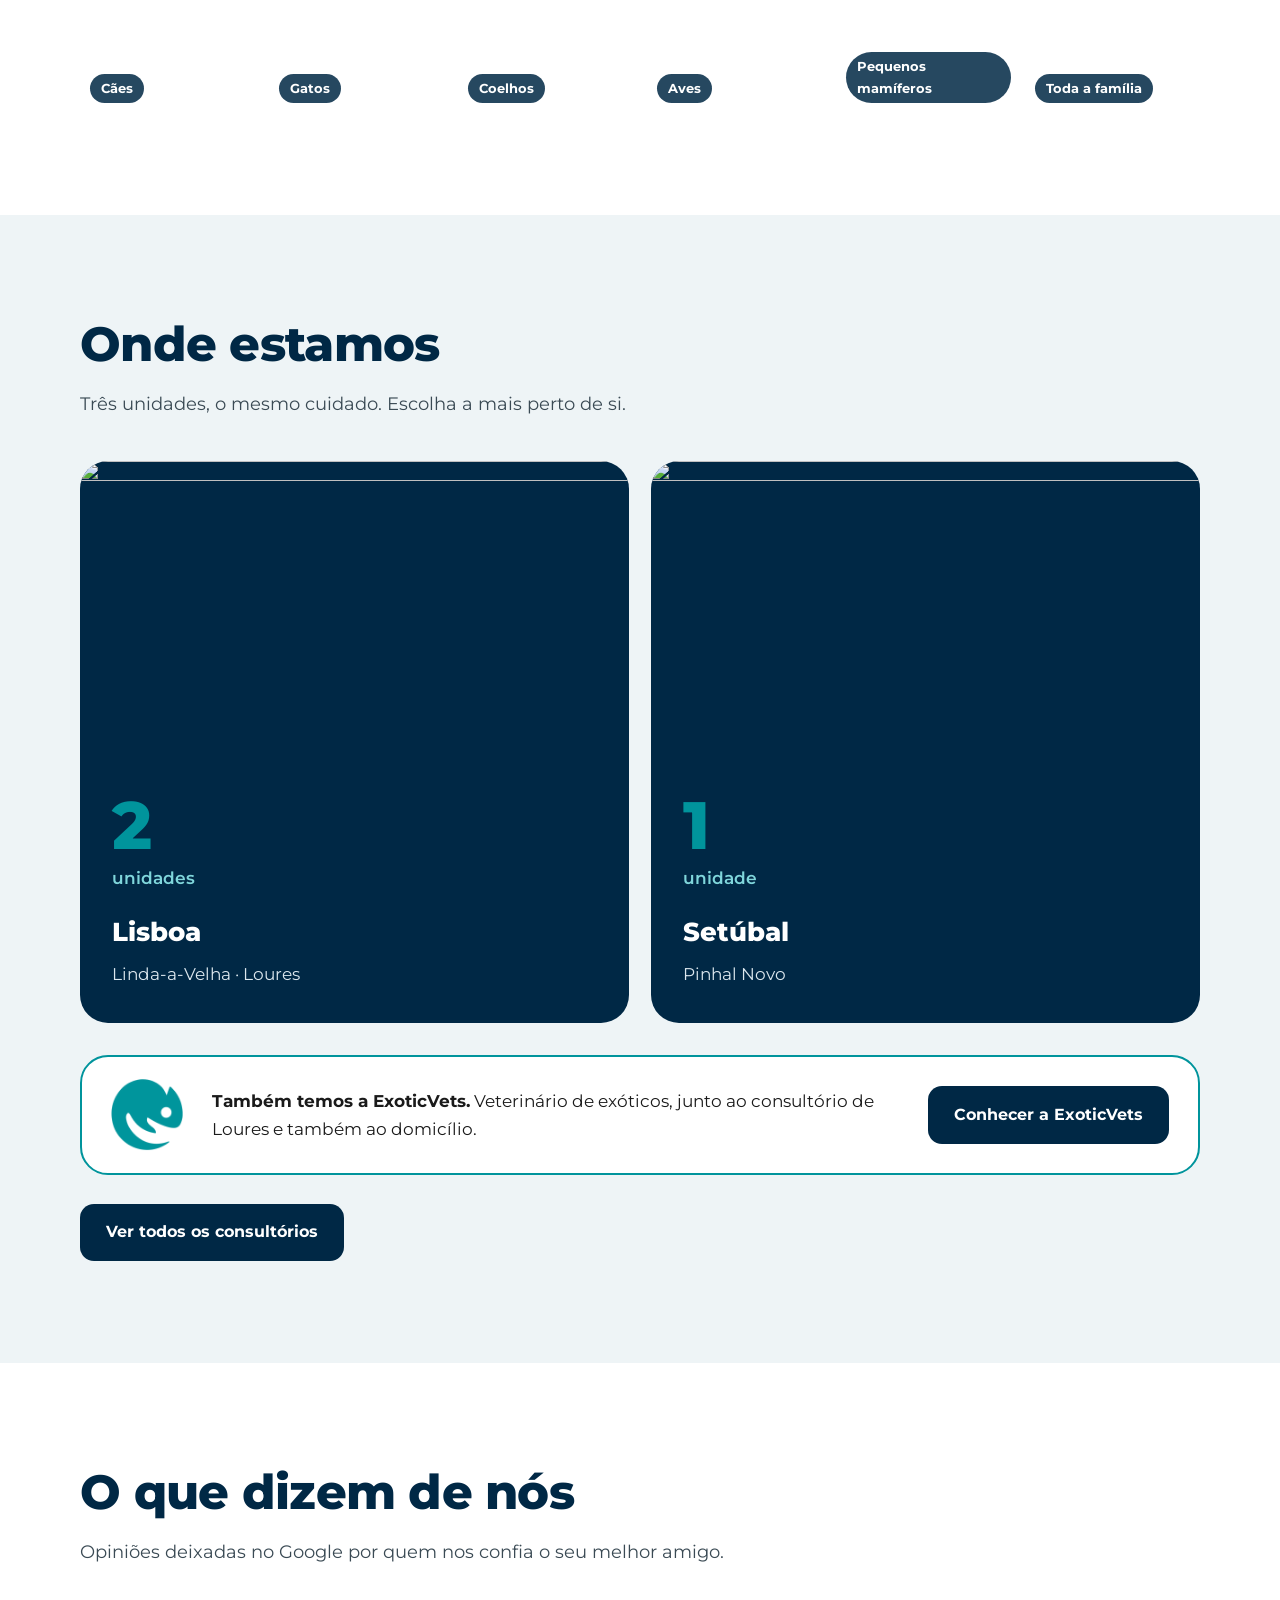
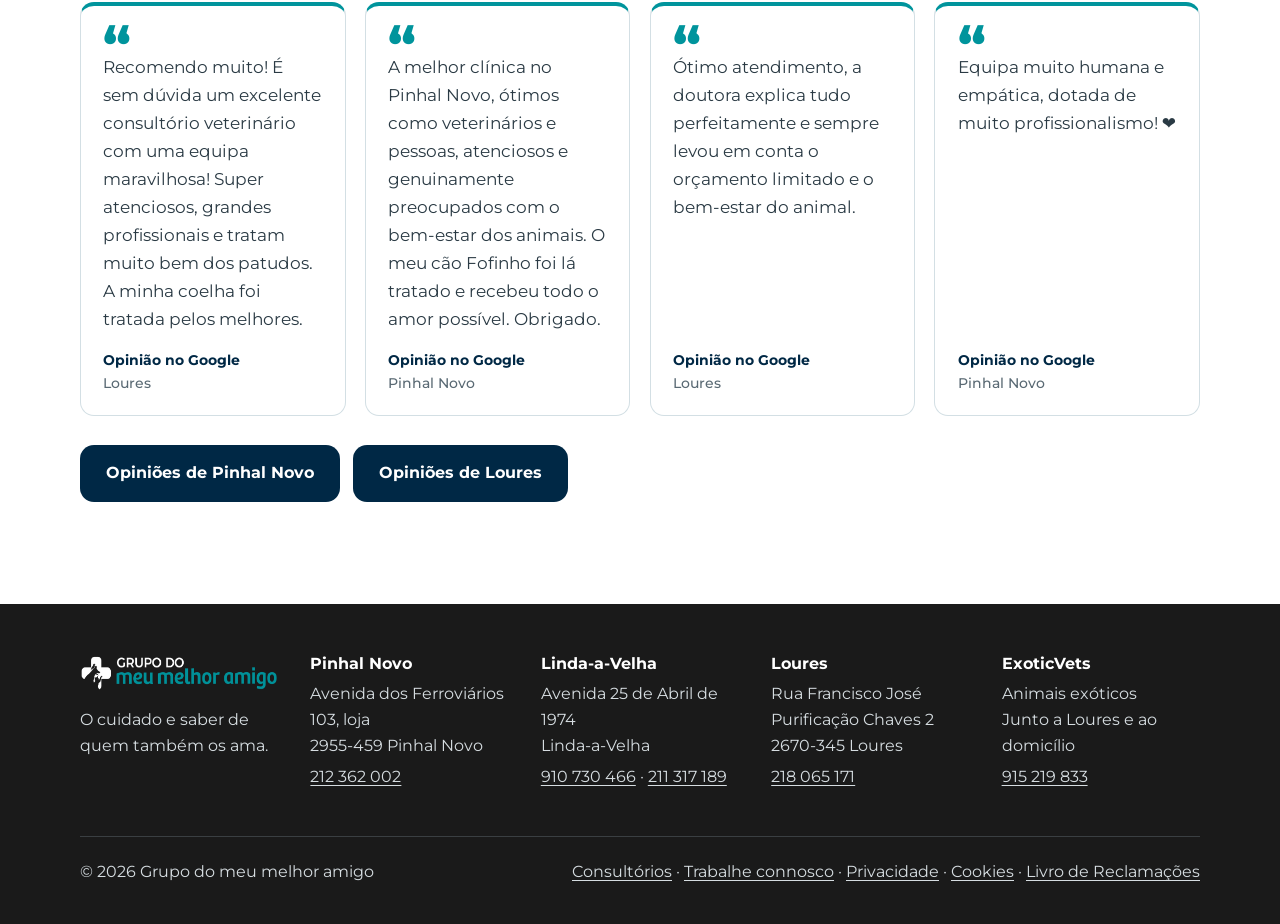
==== commit 5b537cbf: "Topo como antes, com o símbolo" ====
--- a/index.html
+++ b/index.html
@@ -113,8 +113,7 @@
 
 <main id="conteudo">
 
-  <section class="hero hero-home on-navy">
-    <figure class="hero-foto"><img src="https://images.unsplash.com/photo-1579119134757-5c38803f34fc?w=1200&amp;h=800&amp;fit=crop&amp;auto=format&amp;q=72" alt="Mulher sorridente abraçada ao seu cão" width="1200" height="800"></figure>
+  <section class="hero on-navy">
     <div class="wrap hero-inner">
       <h1>O cuidado e saber de quem também os ama.</h1>
       <p class="lead">Somos o Grupo do meu melhor amigo: consultórios veterinários onde cada animal é tratado como o melhor amigo de alguém.</p>
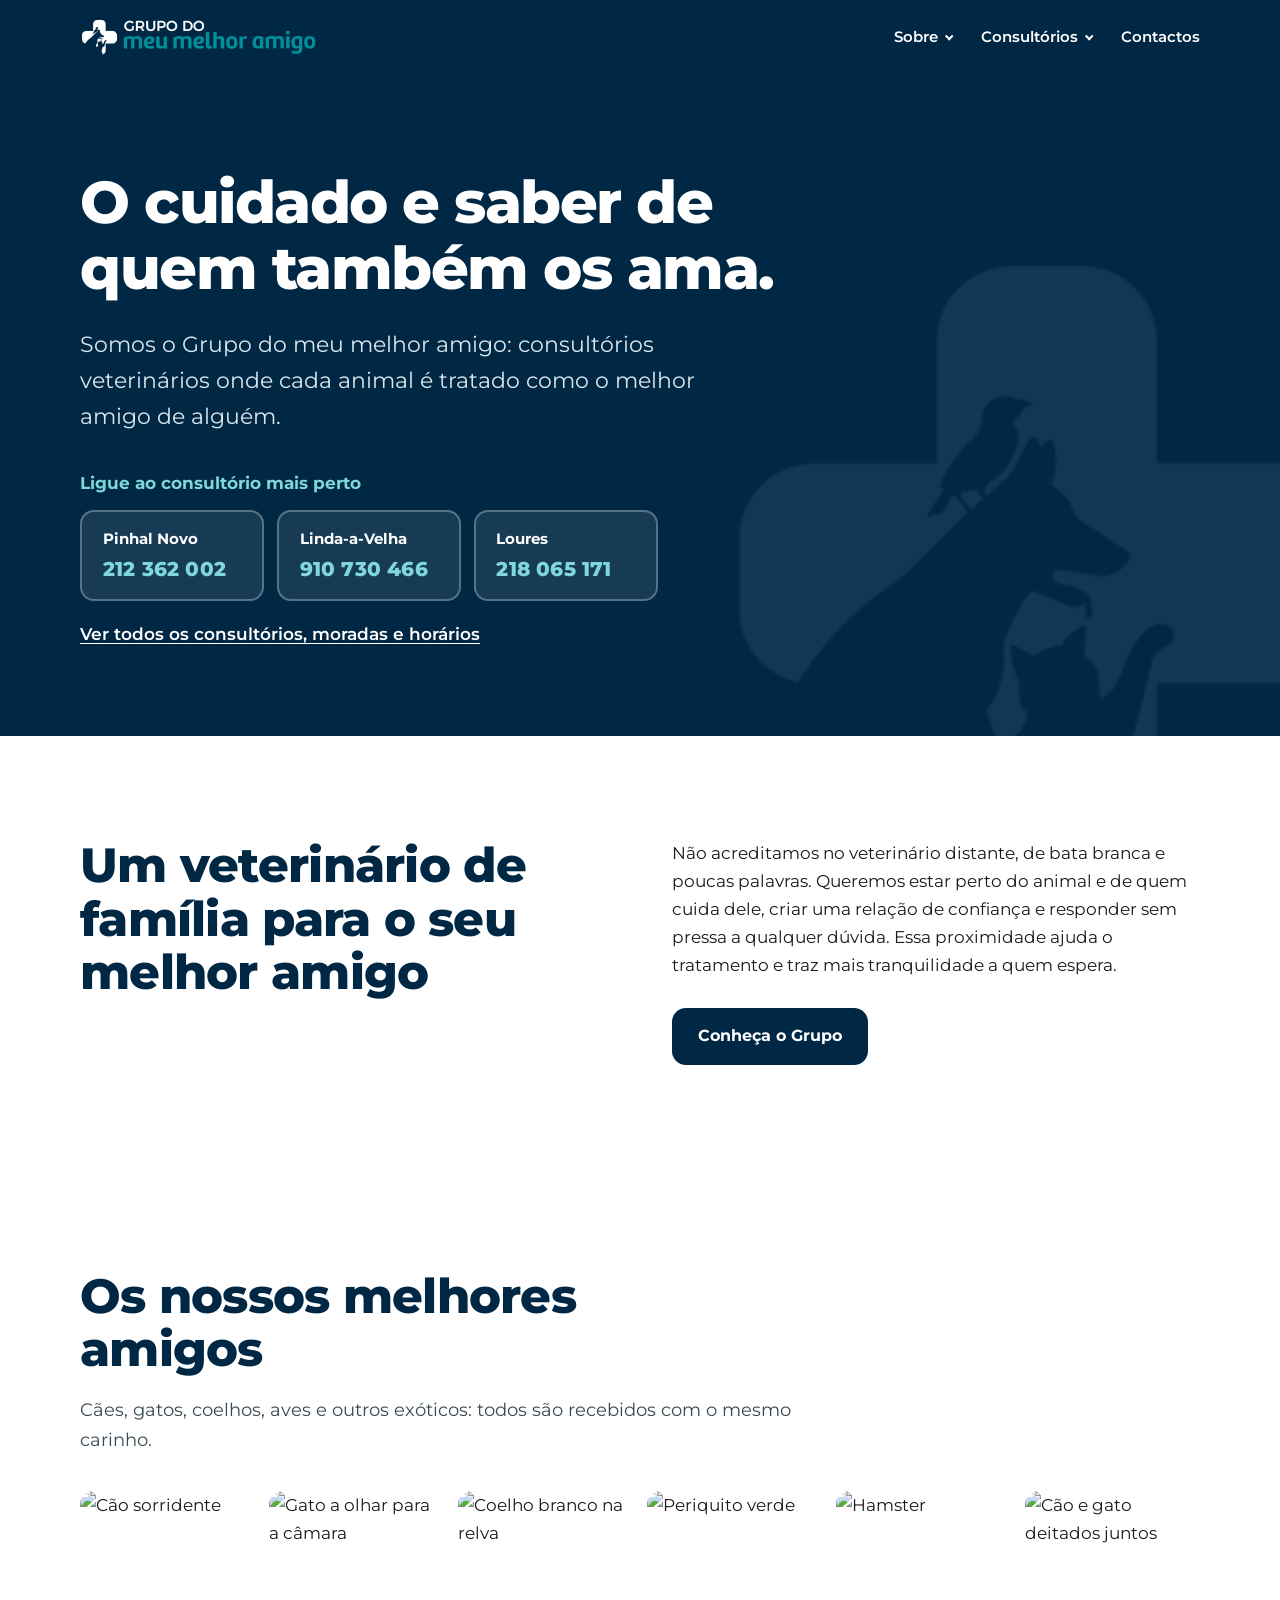
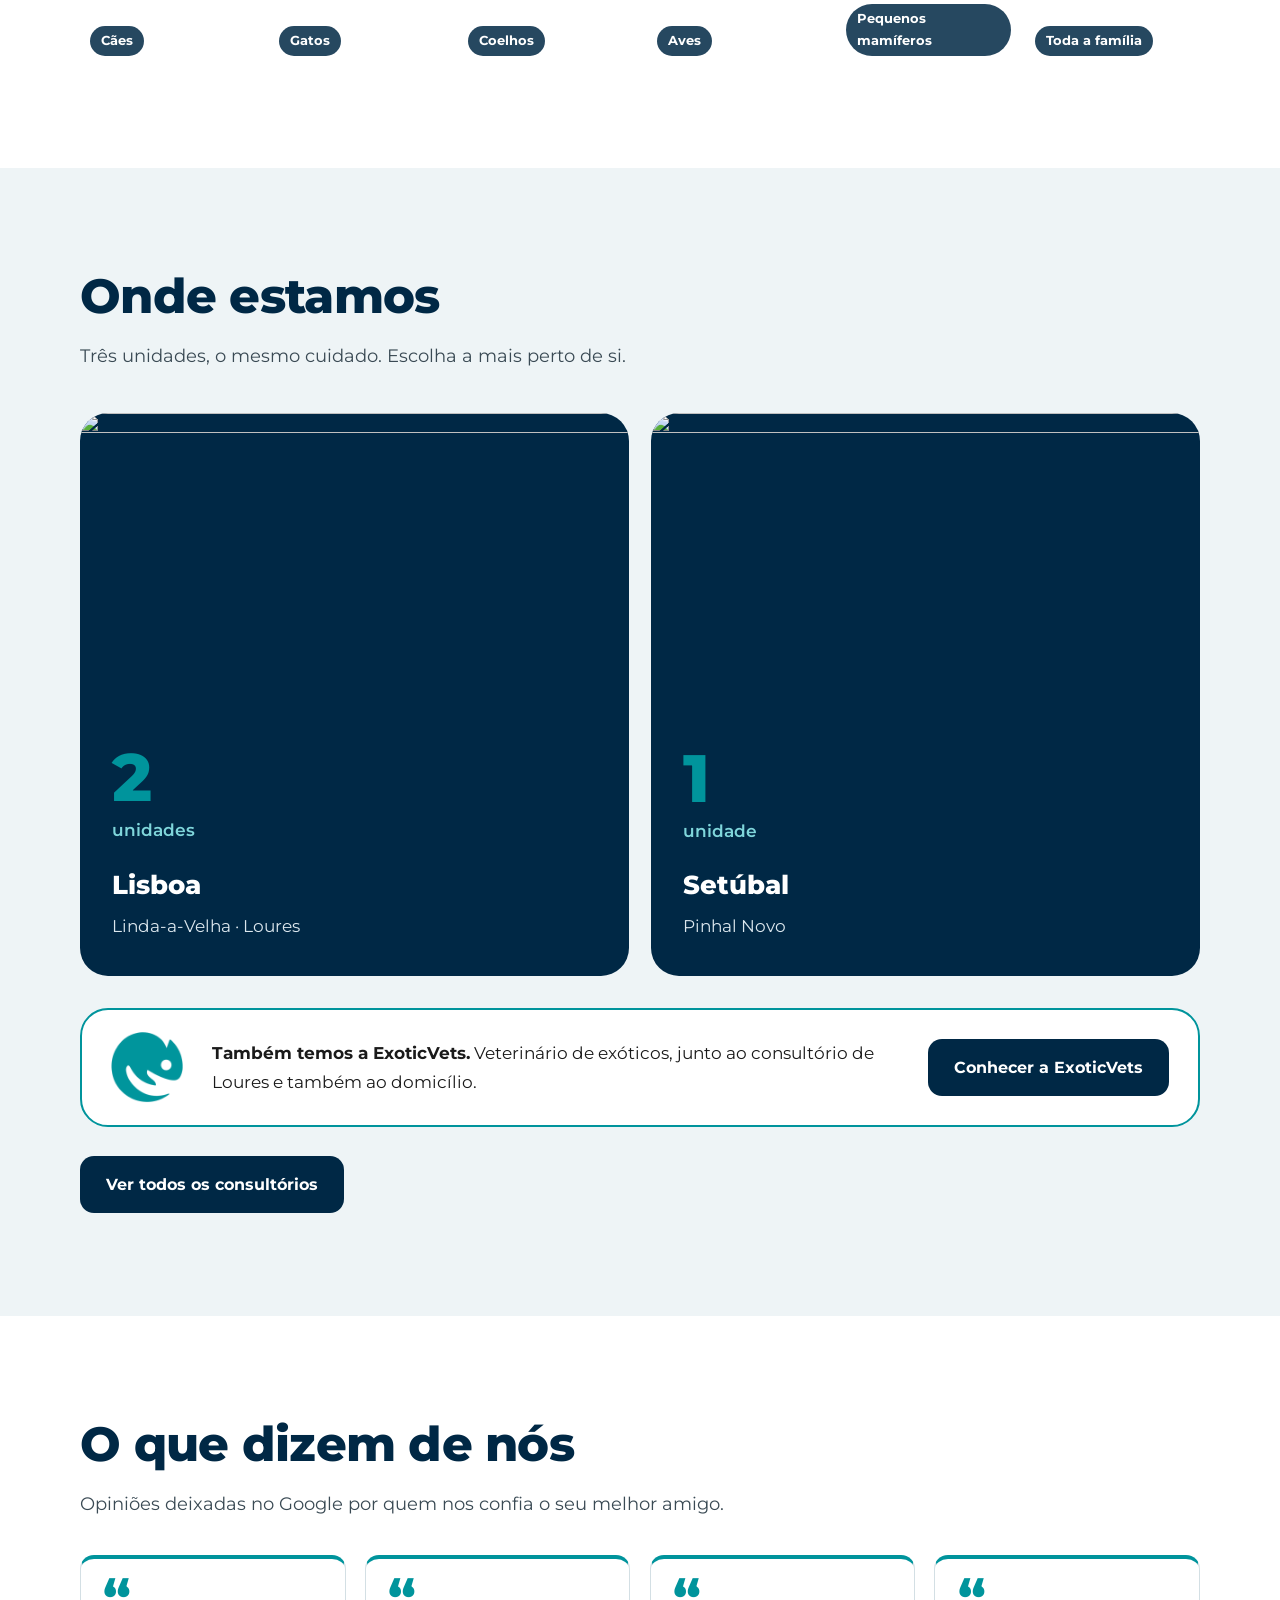
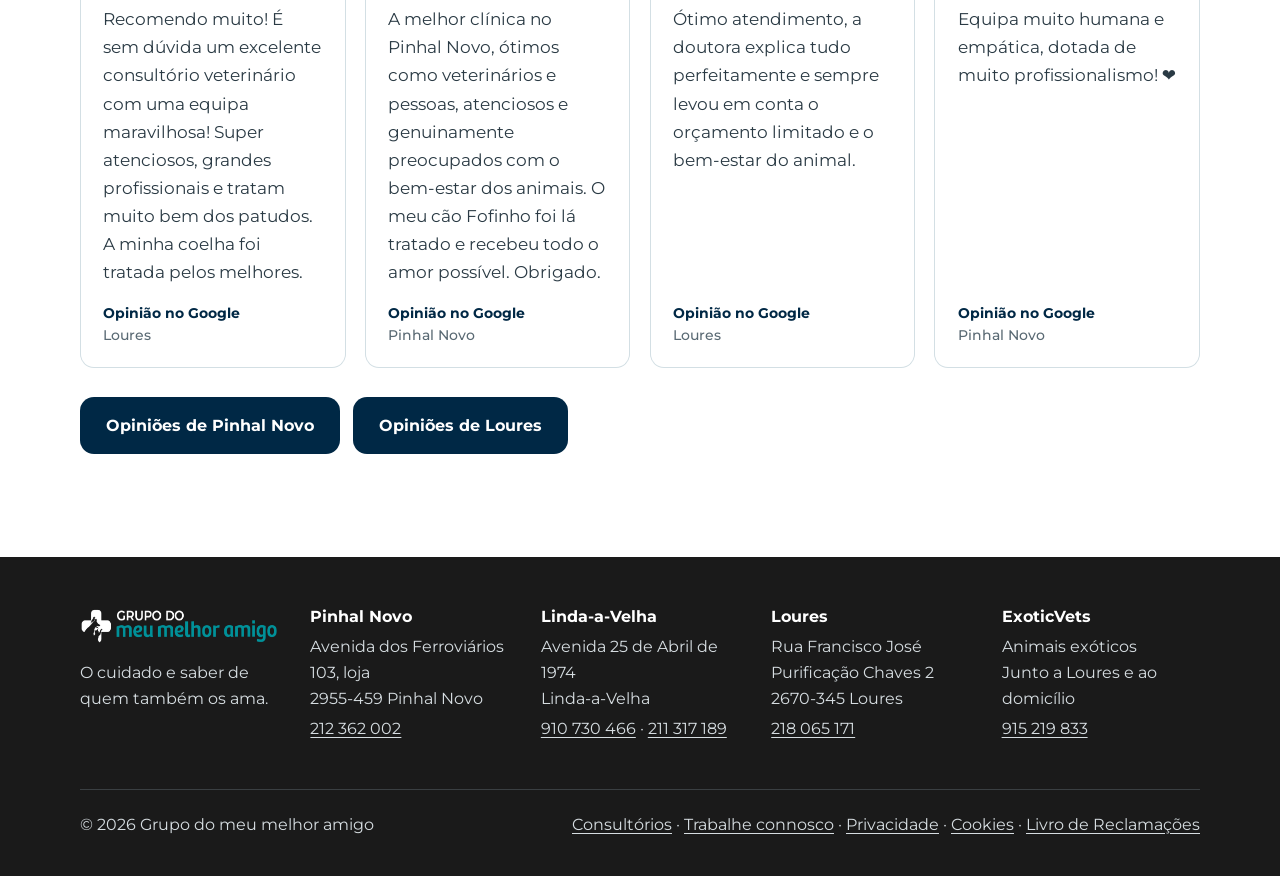
==== commit ec75848f: "Remover faixa de campanha" ====
--- a/index.html
+++ b/index.html
@@ -74,14 +74,6 @@
 </head>
 <body>
 <a class="skip" href="#conteudo">Saltar para o conteúdo</a>
-<!-- FAIXA DE CAMPANHA: texto de exemplo. Para mudar, editar a frase; para tirar, apagar este bloco todo. -->
-<div class="campaign" role="region" aria-label="Aviso">
-  <div class="wrap">
-    <p>No outono, as pulgas e as carraças continuam ativas. Fale com o seu consultório sobre a desparasitação.</p>
-    <a href="consultorios.html">Ver consultórios</a>
-  </div>
-</div>
-
 <header class="site-header on-navy">
   <div class="wrap">
     <a class="brand" href="index.html" aria-label="Grupo do meu melhor amigo, página inicial">
--- a/style.css
+++ b/style.css
@@ -242,6 +242,50 @@
   }
   .submenu a:hover { background: rgba(255, 255, 255, 0.1); }
 }
+
+/* ---------- Menu moderno (painel com cartões) ---------- */
+.submenu a::after { display: block; font-size: 0.78rem; font-weight: 500; opacity: 0.75; margin-top: 0.1rem; }
+@media (min-width: 860px) {
+  .submenu { left: 50%; transform: translate(-50%, 10px); min-width: 300px; padding: 0.7rem; border-radius: 20px; box-shadow: 0 22px 50px rgba(0, 20, 40, 0.32); }
+  .submenu::before { content: ""; position: absolute; top: -7px; left: 50%; width: 14px; height: 14px; background: var(--white); transform: translateX(-50%) rotate(45deg); border-radius: 3px; }
+  .has-sub::after { content: ""; position: absolute; left: 0; right: 0; top: 100%; height: 14px; }
+  .has-sub:hover .submenu, .has-sub:focus-within .submenu { transform: translate(-50%, 4px); }
+  .has-sub:has(a[href$="pinhal-novo.html"]) .submenu { display: grid; grid-template-columns: 1fr 1fr; gap: 0.3rem; min-width: 540px; }
+  .has-sub:has(a[href$="pinhal-novo.html"]) .submenu { left: auto; right: -2.5rem; transform: translateY(10px); }
+  .has-sub:has(a[href$="pinhal-novo.html"]):hover .submenu, .has-sub:has(a[href$="pinhal-novo.html"]):focus-within .submenu { transform: translateY(4px); }
+  .has-sub:has(a[href$="pinhal-novo.html"]) .submenu::before { left: auto; right: 5.5rem; }
+  .submenu a { display: grid; grid-template-columns: 42px 1fr; column-gap: 0.8rem; align-items: center; padding: 0.7rem 0.8rem; border-radius: 14px; font-weight: 700; transition: background-color .15s, transform .15s; }
+  .submenu a::before { content: ""; grid-row: 1 / span 2; width: 42px; height: 42px; border-radius: 12px; background: var(--mist) center / 22px no-repeat; transition: background-color .15s; }
+  .submenu a::after { grid-column: 2; color: #5a6a74; opacity: 1; }
+  .submenu a:hover { background: var(--mist); transform: translateX(3px); }
+  .submenu a:hover::before { background-color: var(--teal); }
+  .submenu a[href$="consultorios.html"] { grid-column: 1 / -1; order: 9; display: flex; justify-content: center; background: var(--navy); color: var(--white); margin-top: 0.3rem; }
+  .submenu a[href$="consultorios.html"]::before { display: none; }
+  .submenu a[href$="consultorios.html"]::after { content: " →"; display: inline; margin-left: 0.4rem; color: inherit; font-size: inherit; font-weight: 700; }
+  .submenu a[href$="consultorios.html"]:hover { background: var(--teal); transform: none; }
+  .submenu li:has(a[href$="consultorios.html"]) { grid-column: 1 / -1; order: 9; }
+  .submenu a[href$="pinhal-novo.html"]::before { background-image: url("data:image/svg+xml,%3Csvg%20xmlns='http://www.w3.org/2000/svg'%20viewBox='0%200%2024%2024'%20fill='none'%20stroke='%2300949c'%20stroke-width='2'%20stroke-linecap='round'%20stroke-linejoin='round'%3E%3Cpath%20d='M12%2021s-7-6.2-7-11a7%207%200%200%201%2014%200c0%204.8-7%2011-7%2011z'/%3E%3Ccircle%20cx='12'%20cy='10'%20r='2.5'/%3E%3C/svg%3E"); }
+  .submenu a[href$="pinhal-novo.html"]:hover::before { background-image: url("data:image/svg+xml,%3Csvg%20xmlns='http://www.w3.org/2000/svg'%20viewBox='0%200%2024%2024'%20fill='none'%20stroke='%23ffffff'%20stroke-width='2'%20stroke-linecap='round'%20stroke-linejoin='round'%3E%3Cpath%20d='M12%2021s-7-6.2-7-11a7%207%200%200%201%2014%200c0%204.8-7%2011-7%2011z'/%3E%3Ccircle%20cx='12'%20cy='10'%20r='2.5'/%3E%3C/svg%3E"); }
+  .submenu a[href*="lindaavelha"]::before { background-image: url("data:image/svg+xml,%3Csvg%20xmlns='http://www.w3.org/2000/svg'%20viewBox='0%200%2024%2024'%20fill='none'%20stroke='%2300949c'%20stroke-width='2'%20stroke-linecap='round'%20stroke-linejoin='round'%3E%3Cpath%20d='M12%2021s-7-6.2-7-11a7%207%200%200%201%2014%200c0%204.8-7%2011-7%2011z'/%3E%3Ccircle%20cx='12'%20cy='10'%20r='2.5'/%3E%3C/svg%3E"); }
+  .submenu a[href*="lindaavelha"]:hover::before { background-image: url("data:image/svg+xml,%3Csvg%20xmlns='http://www.w3.org/2000/svg'%20viewBox='0%200%2024%2024'%20fill='none'%20stroke='%23ffffff'%20stroke-width='2'%20stroke-linecap='round'%20stroke-linejoin='round'%3E%3Cpath%20d='M12%2021s-7-6.2-7-11a7%207%200%200%201%2014%200c0%204.8-7%2011-7%2011z'/%3E%3Ccircle%20cx='12'%20cy='10'%20r='2.5'/%3E%3C/svg%3E"); }
+  .submenu a[href$="loures.html"]::before { background-image: url("data:image/svg+xml,%3Csvg%20xmlns='http://www.w3.org/2000/svg'%20viewBox='0%200%2024%2024'%20fill='none'%20stroke='%2300949c'%20stroke-width='2'%20stroke-linecap='round'%20stroke-linejoin='round'%3E%3Cpath%20d='M12%2021s-7-6.2-7-11a7%207%200%200%201%2014%200c0%204.8-7%2011-7%2011z'/%3E%3Ccircle%20cx='12'%20cy='10'%20r='2.5'/%3E%3C/svg%3E"); }
+  .submenu a[href$="loures.html"]:hover::before { background-image: url("data:image/svg+xml,%3Csvg%20xmlns='http://www.w3.org/2000/svg'%20viewBox='0%200%2024%2024'%20fill='none'%20stroke='%23ffffff'%20stroke-width='2'%20stroke-linecap='round'%20stroke-linejoin='round'%3E%3Cpath%20d='M12%2021s-7-6.2-7-11a7%207%200%200%201%2014%200c0%204.8-7%2011-7%2011z'/%3E%3Ccircle%20cx='12'%20cy='10'%20r='2.5'/%3E%3C/svg%3E"); }
+  .submenu a[href$="exoticvets.html"]::before { background-image: url("data:image/svg+xml,%3Csvg%20xmlns='http://www.w3.org/2000/svg'%20viewBox='0%200%2024%2024'%20fill='none'%20stroke='%2300949c'%20stroke-width='2'%20stroke-linecap='round'%20stroke-linejoin='round'%3E%3Ccircle%20cx='6'%20cy='10'%20r='1.8'/%3E%3Ccircle%20cx='10'%20cy='6'%20r='1.8'/%3E%3Ccircle%20cx='14'%20cy='6'%20r='1.8'/%3E%3Ccircle%20cx='18'%20cy='10'%20r='1.8'/%3E%3Cpath%20d='M12%2012c-3%200-5.5%203.5-5.5%205.5%200%201.5%201.2%202.5%202.8%202.5%201.1%200%201.7-.6%202.7-.6s1.6.6%202.7.6c1.6%200%202.8-1%202.8-2.5%200-2-2.5-5.5-5.5-5.5z'/%3E%3C/svg%3E"); }
+  .submenu a[href$="exoticvets.html"]:hover::before { background-image: url("data:image/svg+xml,%3Csvg%20xmlns='http://www.w3.org/2000/svg'%20viewBox='0%200%2024%2024'%20fill='none'%20stroke='%23ffffff'%20stroke-width='2'%20stroke-linecap='round'%20stroke-linejoin='round'%3E%3Ccircle%20cx='6'%20cy='10'%20r='1.8'/%3E%3Ccircle%20cx='10'%20cy='6'%20r='1.8'/%3E%3Ccircle%20cx='14'%20cy='6'%20r='1.8'/%3E%3Ccircle%20cx='18'%20cy='10'%20r='1.8'/%3E%3Cpath%20d='M12%2012c-3%200-5.5%203.5-5.5%205.5%200%201.5%201.2%202.5%202.8%202.5%201.1%200%201.7-.6%202.7-.6s1.6.6%202.7.6c1.6%200%202.8-1%202.8-2.5%200-2-2.5-5.5-5.5-5.5z'/%3E%3C/svg%3E"); }
+  .submenu a[href$="#quem-somos"]::before { background-image: url("data:image/svg+xml,%3Csvg%20xmlns='http://www.w3.org/2000/svg'%20viewBox='0%200%2024%2024'%20fill='none'%20stroke='%2300949c'%20stroke-width='2'%20stroke-linecap='round'%20stroke-linejoin='round'%3E%3Cpath%20d='M20.8%204.6a5.5%205.5%200%200%200-7.8%200L12%205.7l-1-1.1a5.5%205.5%200%200%200-7.8%207.8L12%2021l8.8-8.6a5.5%205.5%200%200%200%200-7.8z'/%3E%3C/svg%3E"); }
+  .submenu a[href$="#quem-somos"]:hover::before { background-image: url("data:image/svg+xml,%3Csvg%20xmlns='http://www.w3.org/2000/svg'%20viewBox='0%200%2024%2024'%20fill='none'%20stroke='%23ffffff'%20stroke-width='2'%20stroke-linecap='round'%20stroke-linejoin='round'%3E%3Cpath%20d='M20.8%204.6a5.5%205.5%200%200%200-7.8%200L12%205.7l-1-1.1a5.5%205.5%200%200%200-7.8%207.8L12%2021l8.8-8.6a5.5%205.5%200%200%200%200-7.8z'/%3E%3C/svg%3E"); }
+  .submenu a[href$="#missao"]::before { background-image: url("data:image/svg+xml,%3Csvg%20xmlns='http://www.w3.org/2000/svg'%20viewBox='0%200%2024%2024'%20fill='none'%20stroke='%2300949c'%20stroke-width='2'%20stroke-linecap='round'%20stroke-linejoin='round'%3E%3Cpath%20d='M12%203l2.8%205.6%206.2.9-4.5%204.4%201%206.1L12%2017.1%206.5%2020l1-6.1L3%209.5l6.2-.9z'/%3E%3C/svg%3E"); }
+  .submenu a[href$="#missao"]:hover::before { background-image: url("data:image/svg+xml,%3Csvg%20xmlns='http://www.w3.org/2000/svg'%20viewBox='0%200%2024%2024'%20fill='none'%20stroke='%23ffffff'%20stroke-width='2'%20stroke-linecap='round'%20stroke-linejoin='round'%3E%3Cpath%20d='M12%203l2.8%205.6%206.2.9-4.5%204.4%201%206.1L12%2017.1%206.5%2020l1-6.1L3%209.5l6.2-.9z'/%3E%3C/svg%3E"); }
+  .submenu a[href$="#trabalhe-connosco"]::before { background-image: url("data:image/svg+xml,%3Csvg%20xmlns='http://www.w3.org/2000/svg'%20viewBox='0%200%2024%2024'%20fill='none'%20stroke='%2300949c'%20stroke-width='2'%20stroke-linecap='round'%20stroke-linejoin='round'%3E%3Crect%20x='3'%20y='7'%20width='18'%20height='13'%20rx='2'/%3E%3Cpath%20d='M9%207V5a2%202%200%200%201%202-2h2a2%202%200%200%201%202%202v2M3%2013h18'/%3E%3C/svg%3E"); }
+  .submenu a[href$="#trabalhe-connosco"]:hover::before { background-image: url("data:image/svg+xml,%3Csvg%20xmlns='http://www.w3.org/2000/svg'%20viewBox='0%200%2024%2024'%20fill='none'%20stroke='%23ffffff'%20stroke-width='2'%20stroke-linecap='round'%20stroke-linejoin='round'%3E%3Crect%20x='3'%20y='7'%20width='18'%20height='13'%20rx='2'/%3E%3Cpath%20d='M9%207V5a2%202%200%200%201%202-2h2a2%202%200%200%201%202%202v2M3%2013h18'/%3E%3C/svg%3E"); }
+}
+.submenu a[href$="pinhal-novo.html"]::after { content: "Setúbal · consultório-mãe"; }
+.submenu a[href*="lindaavelha"]::after { content: "Lisboa · Centro Veterinário"; }
+.submenu a[href$="loures.html"]::after { content: "Lisboa · consultório"; }
+.submenu a[href$="exoticvets.html"]::after { content: "Exóticos · também ao domicílio"; }
+.submenu a[href$="#quem-somos"]::after { content: "A nossa história"; }
+.submenu a[href$="#missao"]::after { content: "O que nos move"; }
+.submenu a[href$="#trabalhe-connosco"]::after { content: "Junte-se à equipa"; }
 
 /* ---------- Unidades: mosaicos por localidade, filtros e cartões ---------- */
 .tiles { display: grid; gap: 1.4rem; grid-template-columns: repeat(auto-fit, minmax(250px, 1fr)); margin-top: 2.6rem; }
@@ -451,3 +495,24 @@
 .review footer { font-size: 0.85rem; font-weight: 700; color: var(--navy); }
 .review footer span { display: block; font-weight: 500; color: #5a6a74; }
 
+
+/* ---------- Missão e valores ---------- */
+.mission { position: relative; overflow: hidden; margin-top: 2rem; background: var(--navy); color: var(--white); border-radius: var(--radius-lg); padding: clamp(1.8rem, 4vw, 3rem); }
+.mission::after { content: ""; position: absolute; right: -40px; bottom: -60px; width: 260px; aspect-ratio: 1; background: url("simbolo-branco.png") center / contain no-repeat; opacity: 0.08; }
+.mission-k { position: relative; margin: 0 0 0.6rem; font-weight: 700; color: #7fd6db; text-transform: uppercase; letter-spacing: 0.08em; font-size: 0.85rem; }
+.mission-t { position: relative; margin: 0; font-size: clamp(1.35rem, 3vw, 2rem); font-weight: 800; line-height: 1.3; max-width: 32ch; }
+.values { list-style: none; margin: 1.4rem 0 0; padding: 0; display: grid; gap: 1.1rem; grid-template-columns: repeat(auto-fit, minmax(200px, 1fr)); }
+.values li { background: var(--white); border-radius: var(--radius-md); padding: 1.5rem 1.4rem; border: 1px solid var(--line); transition: transform .2s, box-shadow .2s; }
+.values li:hover { transform: translateY(-4px); box-shadow: 0 14px 30px rgba(0, 40, 69, 0.12); }
+.value-ico { display: inline-grid; place-items: center; width: 48px; height: 48px; border-radius: 14px; background: var(--mist); color: var(--teal); margin-bottom: 0.9rem; transition: background-color .2s, color .2s; }
+.values li:hover .value-ico { background: var(--teal); color: var(--white); }
+.value-ico svg { width: 24px; height: 24px; }
+.values h3 { margin: 0 0 0.4rem; font-size: 1.12rem; font-weight: 800; color: var(--navy); }
+.values p { margin: 0; color: #3a4a54; font-size: 0.97rem; }
+
+/* ---------- Redes sociais (topo das unidades) ---------- */
+.social { display: flex; align-items: center; gap: 0.7rem; margin-top: 1.6rem; }
+.social span { font-weight: 700; color: #7fd6db; font-size: 0.95rem; margin-right: 0.2rem; }
+.social a { display: inline-grid; place-items: center; width: 46px; height: 46px; border-radius: 50%; border: 2px solid rgba(255,255,255,.55); color: var(--white); transition: background-color .15s, border-color .15s, transform .15s; }
+.social a:hover { background: var(--teal); border-color: var(--teal); transform: translateY(-2px); }
+.social svg { width: 22px; height: 22px; }
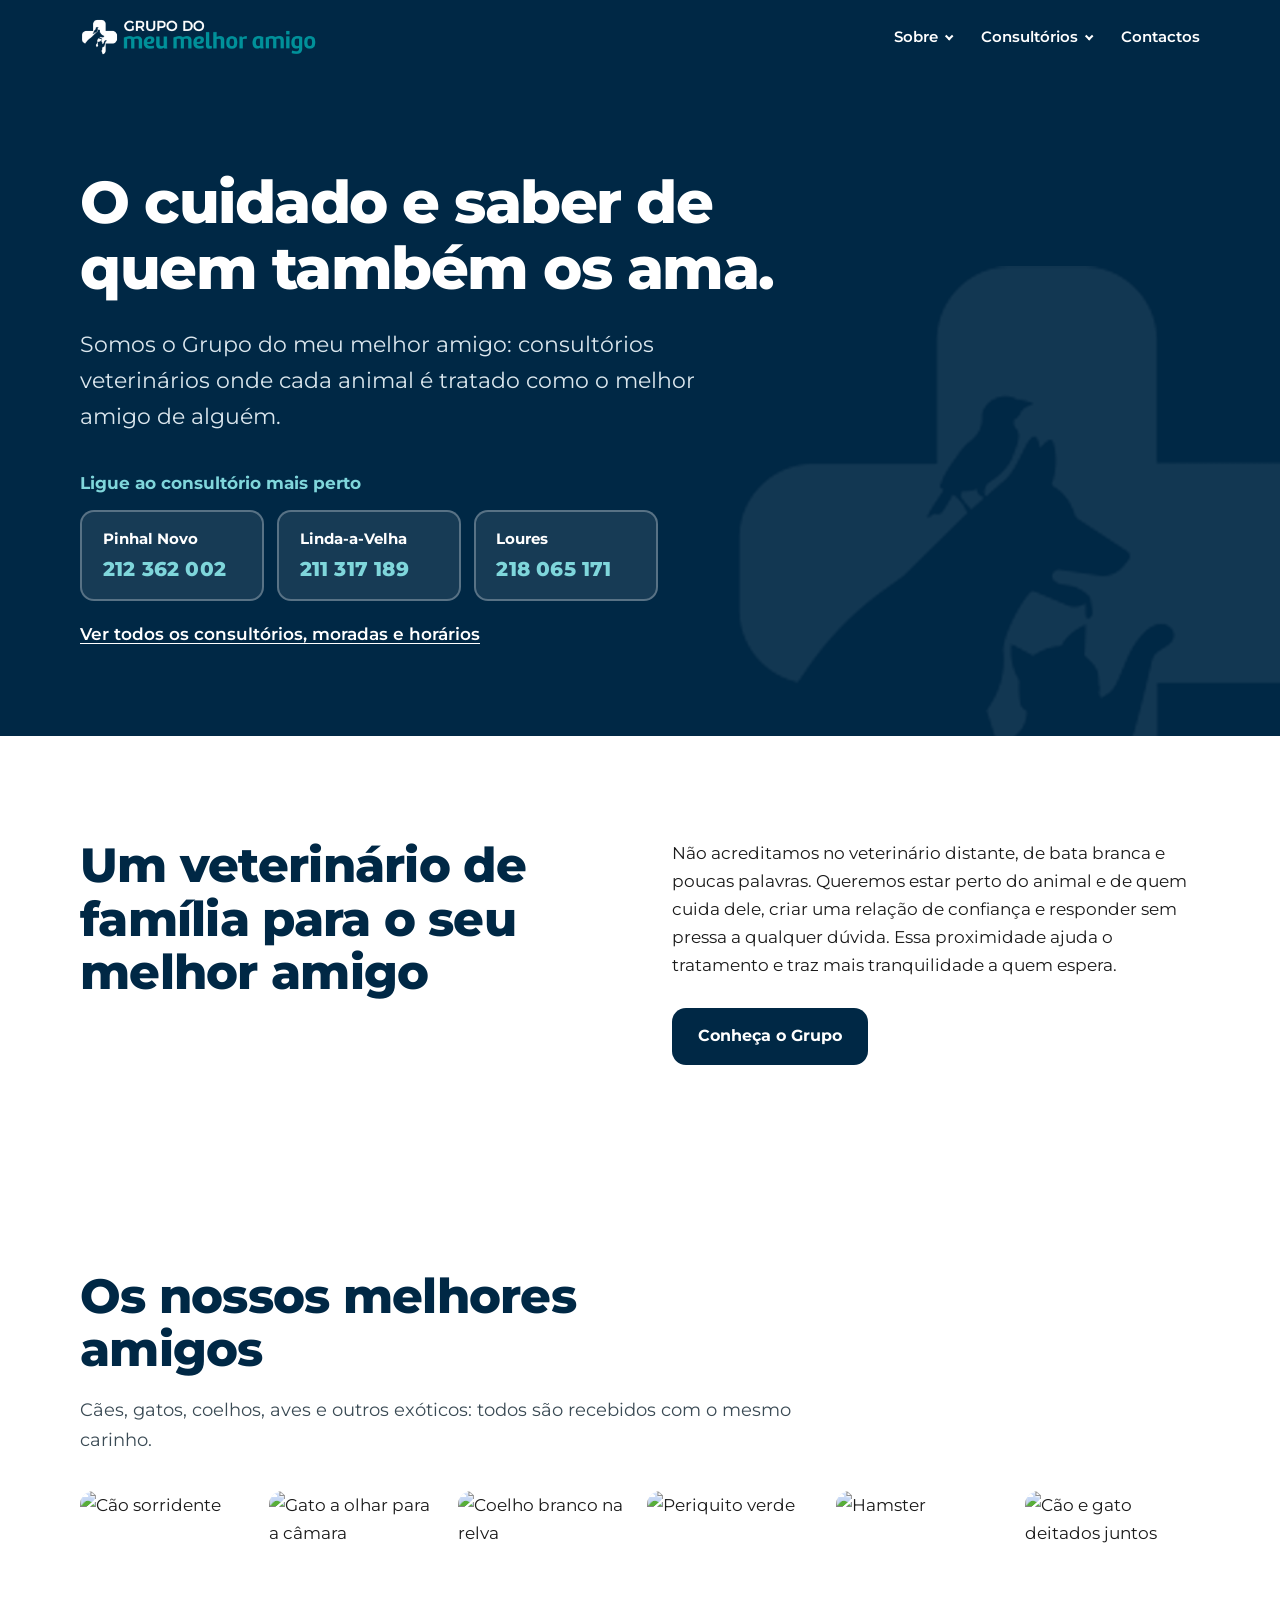
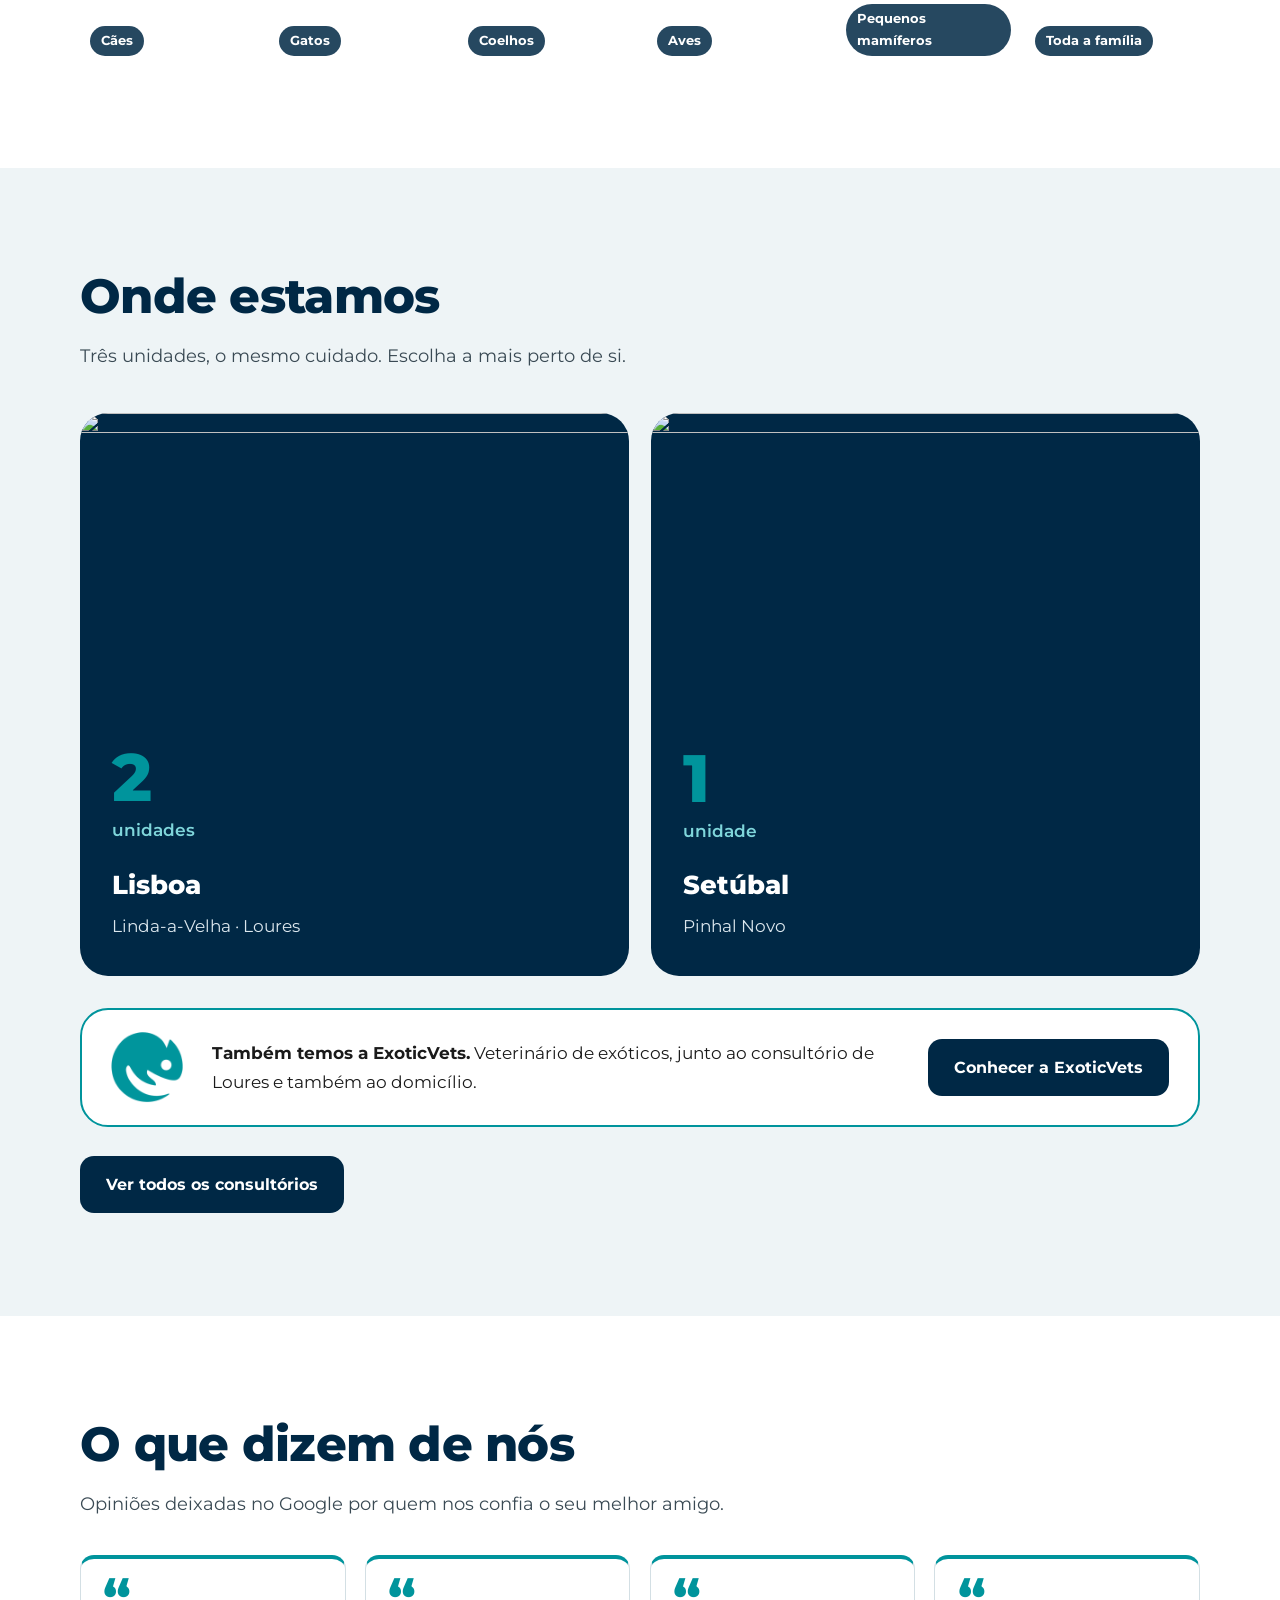
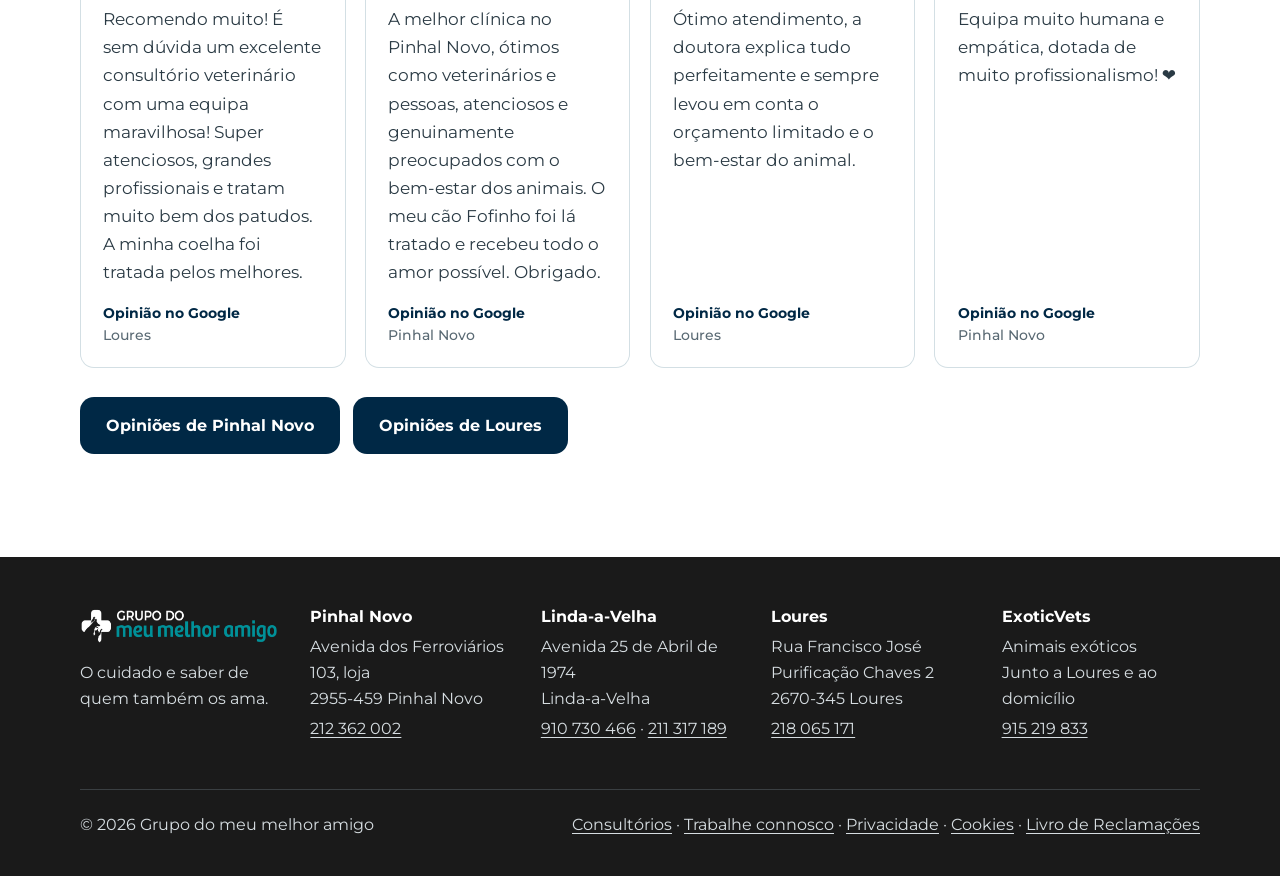
==== commit a521dcfd: "Linda-a-Velha: telefone fixo no topo" ====
--- a/index.html
+++ b/index.html
@@ -47,7 +47,7 @@
       "name": "Centro Veterinário Linda-a-Velha",
       "parentOrganization": { "@id": "https://domeumelhoramigo.com/#grupo" },
       "url": "https://centroveterinariolindaavelha.pt",
-      "telephone": "+351910730466",
+      "telephone": "+351211317189",
       "address": {
         "@type": "PostalAddress",
         "streetAddress": "Avenida 25 de Abril de 1974",
@@ -115,9 +115,9 @@
           <span class="quick-n">Pinhal Novo</span>
           <span class="quick-t">212 362 002</span>
         </a>
-        <a class="quick" href="tel:+351910730466">
+        <a class="quick" href="tel:+351211317189">
           <span class="quick-n"><span class="nb">Linda-a-Velha</span></span>
-          <span class="quick-t">910 730 466</span>
+          <span class="quick-t">211 317 189</span>
         </a>
         <a class="quick" href="tel:+351218065171">
           <span class="quick-n">Loures</span>
